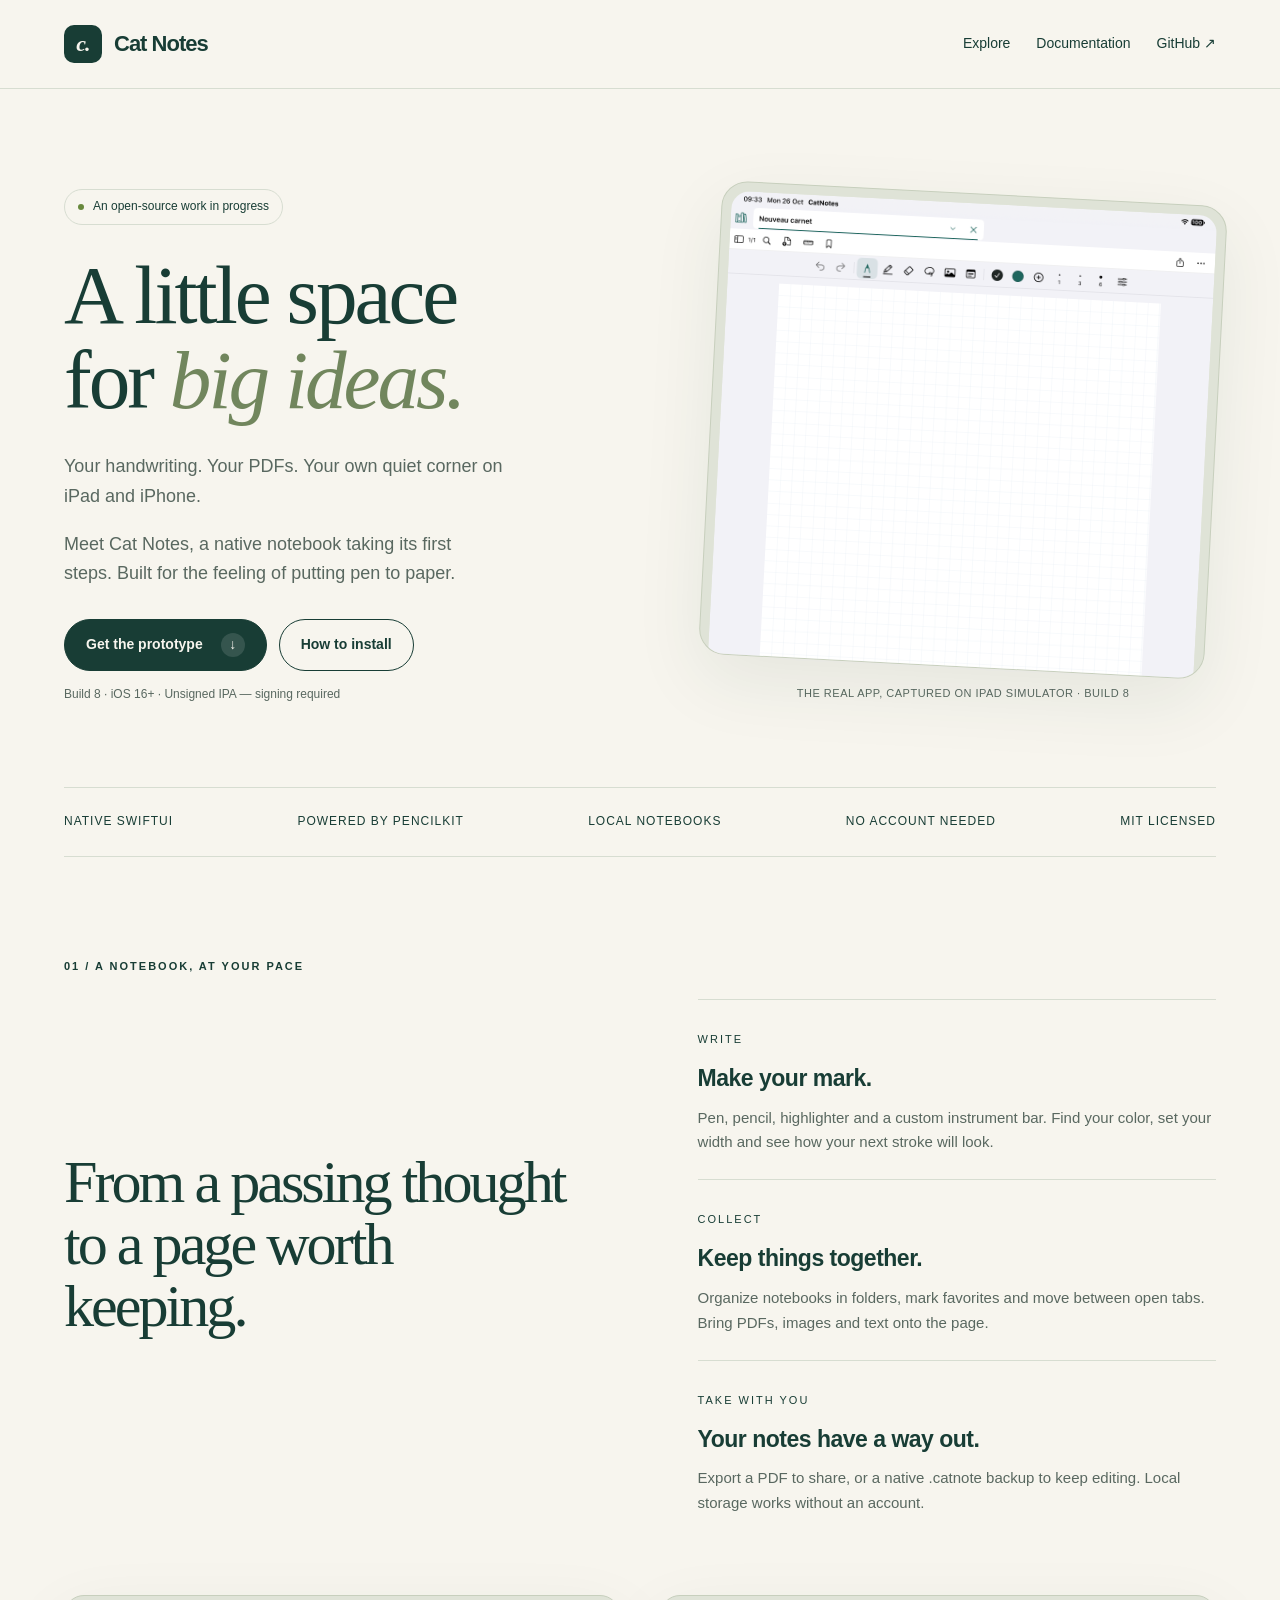
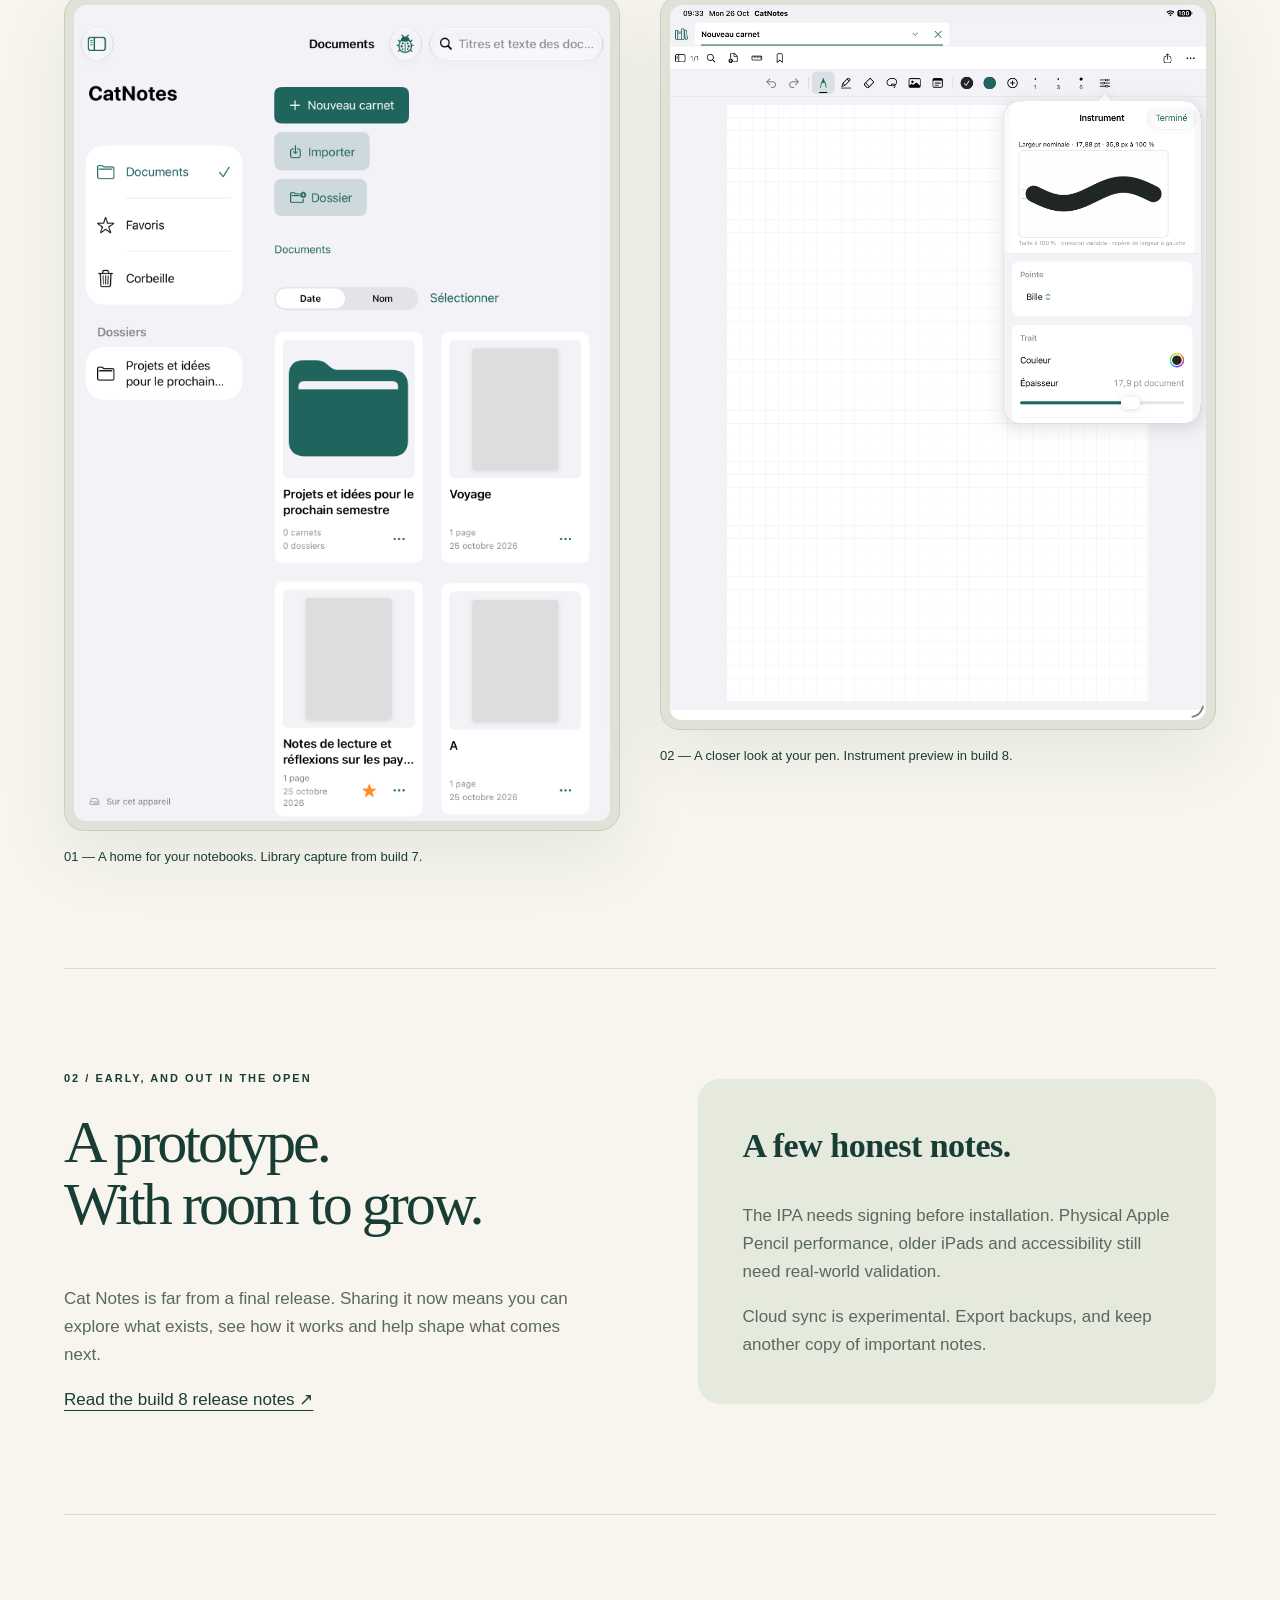
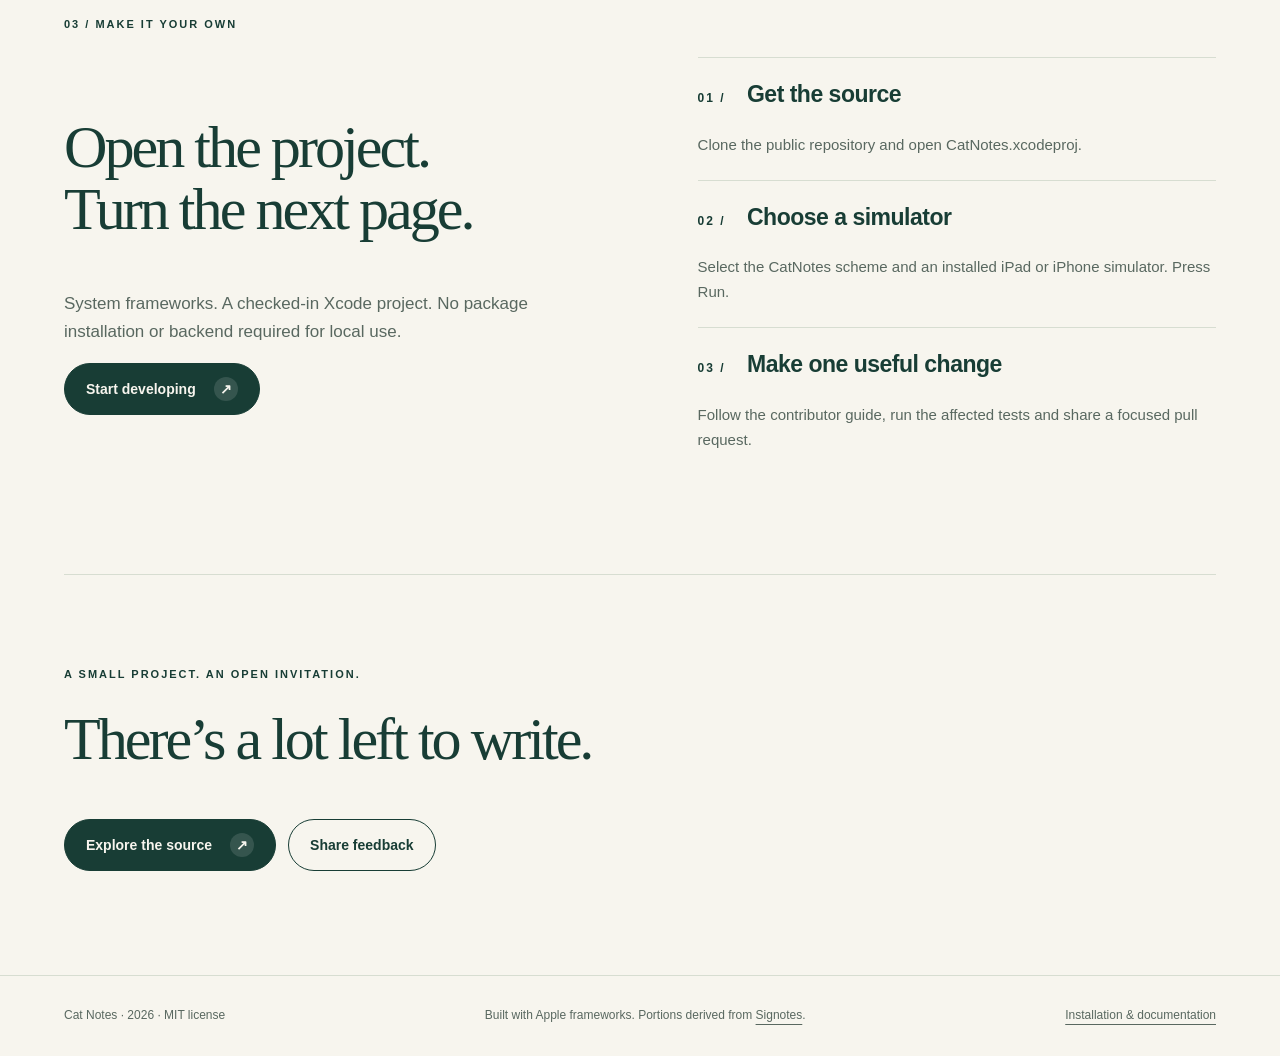
==== docs/index.html @ e5a5f3bd "Publish Cat Notes prototype with developer guide and GitHub Pages" ====
<!doctype html>
<html lang="en"><head><meta charset="utf-8"><meta name="viewport" content="width=device-width,initial-scale=1"><title>Cat Notes — A little space for big ideas</title><meta name="description" content="A native, open-source notebook for iPad and iPhone. Explore the early Cat Notes prototype, download the IPA, or build it yourself."><meta name="theme-color" content="#f7f5ee"><link rel="stylesheet" href="style.css"><link rel="icon" href="favicon.svg" type="image/svg+xml"></head>
<body><a class="skip" href="#main">Skip to content</a><header><a class="brand" href="./"><span class="mark" aria-hidden="true">c.</span>Cat Notes</a><nav aria-label="Main navigation"><a href="#explore">Explore</a><a href="develop.html">Documentation</a><a href="https://github.com/edouaz/Cat-Notes">GitHub ↗</a></nav></header>
<main id="main"><section class="hero"><div><span class="status">An open-source work in progress</span><h1>A little space<br>for <em>big ideas.</em></h1><p class="intro">Your handwriting. Your PDFs. Your own quiet corner on iPad and iPhone.</p><p class="intro">Meet Cat Notes, a native notebook taking its first steps. Built for the feeling of putting pen to paper.</p><div class="buttons"><a class="button primary" href="https://github.com/edouaz/Cat-Notes/releases/download/v0.1.0-prototype.8/CatNotes-ios16-build8-unsigned.ipa">Get the prototype <span aria-hidden="true">↓</span></a><a class="button" href="develop.html#install">How to install</a></div><p class="fine">Build 8 · iOS 16+ · Unsigned IPA — signing required</p></div><div><div class="device"><img src="assets/editor.png" width="2064" height="2752" alt="Cat Notes on iPad: a compact handwriting toolbar above a clean squared page"></div><p class="caption">THE REAL APP, CAPTURED ON IPAD SIMULATOR · BUILD 8</p></div></section>
<div class="strip"><span>Native SwiftUI</span><span>Powered by PencilKit</span><span>Local notebooks</span><span>No account needed</span><span>MIT licensed</span></div>
<section class="section" id="explore"><span class="eyebrow">01 / A notebook, at your pace</span><div class="split"><h2>From a passing thought<br>to a page worth keeping.</h2><div><article class="feature"><span>WRITE</span><h3>Make your mark.</h3><p>Pen, pencil, highlighter and a custom instrument bar. Find your color, set your width and see how your next stroke will look.</p></article><article class="feature"><span>COLLECT</span><h3>Keep things together.</h3><p>Organize notebooks in folders, mark favorites and move between open tabs. Bring PDFs, images and text onto the page.</p></article><article class="feature"><span>TAKE WITH YOU</span><h3>Your notes have a way out.</h3><p>Export a PDF to share, or a native .catnote backup to keep editing. Local storage works without an account.</p></article></div></div><div class="gallery"><figure><div class="device"><img loading="lazy" src="assets/library.png" alt="Cat Notes notebook library with folders and notebook cards"></div><figcaption>01 — A home for your notebooks. Library capture from build 7.</figcaption></figure><figure><div class="device"><img loading="lazy" src="assets/pen-preview.png" alt="Instrument controls showing a pen stroke preview, style, color and width"></div><figcaption>02 — A closer look at your pen. Instrument preview in build 8.</figcaption></figure></div></section>
<section class="section split" id="prototype"><div><span class="eyebrow">02 / Early, and out in the open</span><h2>A prototype.<br>With room to grow.</h2><p>Cat Notes is far from a final release. Sharing it now means you can explore what exists, see how it works and help shape what comes next.</p><a href="https://github.com/edouaz/Cat-Notes/blob/main/docs/RELEASE.md">Read the build 8 release notes ↗</a></div><aside class="callout"><h3>A few honest notes.</h3><p>The IPA needs signing before installation. Physical Apple Pencil performance, older iPads and accessibility still need real-world validation.</p><p>Cloud sync is experimental. Export backups, and keep another copy of important notes.</p></aside></section>
<section class="section"><span class="eyebrow">03 / Make it your own</span><div class="split"><div><h2>Open the project.<br>Turn the next page.</h2><p>System frameworks. A checked-in Xcode project. No package installation or backend required for local use.</p><a class="button primary" href="develop.html">Start developing <span aria-hidden="true">↗</span></a></div><div class="steps"><article class="step"><h3>Get the source</h3><p>Clone the public repository and open CatNotes.xcodeproj.</p></article><article class="step"><h3>Choose a simulator</h3><p>Select the CatNotes scheme and an installed iPad or iPhone simulator. Press Run.</p></article><article class="step"><h3>Make one useful change</h3><p>Follow the contributor guide, run the affected tests and share a focused pull request.</p></article></div></div></section>
<section class="bottom"><span class="eyebrow">A small project. An open invitation.</span><h2>There’s a lot left to write.</h2><div class="buttons"><a class="button primary" href="https://github.com/edouaz/Cat-Notes">Explore the source <span aria-hidden="true">↗</span></a><a class="button" href="https://github.com/edouaz/Cat-Notes/issues">Share feedback</a></div></section></main>
<footer><span>Cat Notes · 2026 · MIT license</span><span>Built with Apple frameworks. Portions derived from <a href="https://github.com/edouaz/Cat-Notes/blob/main/THIRD_PARTY_NOTICES.md">Signotes</a>.</span><a href="develop.html">Installation & documentation</a></footer></body></html>
---- docs/style.css ----
:root{--paper:#f7f5ee;--ink:#183d35;--muted:#596860;--line:#d7ddd1;--wash:#e5eadd;--accent:#d9ee98}*{box-sizing:border-box}html{scroll-behavior:smooth}body{margin:0;background:var(--paper);color:var(--ink);font-family:-apple-system,BlinkMacSystemFont,'Segoe UI',sans-serif;font-size:17px;line-height:1.65}a{color:inherit;text-underline-offset:5px}a:focus-visible{outline:3px solid #54752c;outline-offset:6px}header,main,footer{max-width:1280px;margin:auto;padding-inline:5vw}header{display:flex;align-items:center;justify-content:space-between;gap:24px;padding-block:25px;border-bottom:1px solid var(--line)}.brand{font-size:22px;font-weight:750;letter-spacing:-1px;text-decoration:none;display:flex;align-items:center;gap:12px}.mark{display:inline-grid;place-items:center;width:38px;height:38px;background:var(--ink);color:var(--paper);border-radius:10px;font-family:Georgia,serif;font-style:italic}nav{display:flex;gap:26px;font-size:14px}nav a{text-decoration:none}.hero{padding-block:100px 70px;display:grid;grid-template-columns:1.1fr 1fr;gap:7vw;align-items:center}.eyebrow{font-size:11px;letter-spacing:2px;text-transform:uppercase;font-weight:700;display:block;margin-bottom:24px}.status{display:inline-flex;align-items:center;gap:9px;border:1px solid var(--line);padding:7px 13px;border-radius:30px;font-size:12px}.status:before{content:'';width:6px;height:6px;border-radius:50%;background:#67883c}h1,h2,h3,p{margin-top:0}h1,h2{font-family:Georgia,'Times New Roman',serif;font-weight:400;letter-spacing:-3px;line-height:1.03}h1{font-size:clamp(55px,6.5vw,88px);margin-block:28px}h1 em{color:#71865d}h2{font-size:clamp(38px,4.7vw,62px);max-width:750px}h3{font-size:23px;line-height:1.3;font-weight:550;letter-spacing:-.5px}p{color:var(--muted)}.intro{font-size:18px;max-width:440px}.buttons{display:flex;flex-wrap:wrap;gap:12px;margin-block:30px 14px}.button{display:inline-flex;align-items:center;gap:18px;text-decoration:none;border-radius:40px;padding:13px 21px;border:1px solid var(--ink);font-size:14px;font-weight:600;transition:transform .3s cubic-bezier(.22,1,.36,1)}.button:hover{transform:translateY(-3px)}.primary{background:var(--ink);color:var(--paper)}.button span{border-radius:100%;display:grid;place-items:center;width:24px;height:24px;background:#ffffff20}.fine{font-size:12px}.device{padding:9px;background:#dfe3d7;border:1px solid #c7cfbd;border-radius:26px;box-shadow:0 25px 70px #173c3514;transform:rotate(3deg)}.device img{display:block;width:100%;height:auto;border-radius:18px}.hero .device{max-height:610px;overflow:hidden}.hero .device img{margin-bottom:-40%}.caption{font-size:11px;letter-spacing:.5px;margin-top:18px;text-align:center;color:var(--muted)}.strip{display:flex;justify-content:space-between;gap:20px;padding-block:24px;border-top:1px solid var(--line);border-bottom:1px solid var(--line);font-size:12px;letter-spacing:1px;text-transform:uppercase}.section{padding-block:100px;border-bottom:1px solid var(--line)}.split{display:grid;grid-template-columns:1fr 1fr;gap:9vw;align-items:center}.feature{padding-block:24px;border-top:1px solid var(--line)}.feature span{font-size:11px;letter-spacing:2px}.feature h3{margin:12px 0}.feature p{font-size:15px;margin-bottom:0}.gallery{display:grid;grid-template-columns:1fr 1fr;gap:40px;margin-top:55px}.gallery figure{margin:0}.gallery .device{transform:none;border-radius:20px}.gallery .device img{border-radius:12px}.gallery figcaption{font-size:13px;margin-top:15px}.callout{background:var(--wash);padding:45px;border-radius:22px}.callout h3{font-family:Georgia,serif;font-size:34px}.callout p:last-child{margin-bottom:0}.steps{counter-reset:step}.step{padding-block:22px;border-top:1px solid var(--line)}.step h3:before{counter-increment:step;content:'0' counter(step) ' / ';font-size:12px;letter-spacing:2px;margin-right:16px}.step p{font-size:15px;margin-bottom:0}.bottom{padding-block:90px}.bottom h2{max-width:850px}footer{padding-block:30px;display:flex;justify-content:space-between;gap:25px;font-size:12px;border-top:1px solid var(--line);color:var(--muted)}.article{max-width:850px;padding-block:80px}.article h1{font-size:65px}.article h2{font-size:38px;margin-top:65px;letter-spacing:-1px}.article h3{margin-top:32px}.article li{margin-block:10px;color:var(--muted)}pre{padding:22px;background:var(--wash);border-radius:12px;overflow-x:auto;font-size:13px;line-height:1.7}code{font-size:.85em}section[id]{scroll-margin-top:35px}.skip{position:absolute;top:-80px;background:var(--ink);color:white;padding:10px}.skip:focus{top:0}@media(max-width:760px){header,main,footer{padding-inline:22px}header{align-items:flex-start}nav{gap:14px;font-size:12px;flex-wrap:wrap;justify-content:flex-end;max-width:185px}.hero,.split{grid-template-columns:1fr;gap:45px}.hero{padding-block:55px}.hero .device{max-height:520px;transform:none}.hero .device img{margin-bottom:-30%}h1{font-size:62px}.strip{flex-wrap:wrap;justify-content:flex-start;gap:12px 25px}.section{padding-block:60px}.gallery{gap:25px;grid-template-columns:1fr}.callout{padding:28px}footer{flex-direction:column;gap:10px}.article{padding-block:45px}.article h1{font-size:48px}.bottom{padding-block:60px}}@media(prefers-reduced-motion:reduce){html{scroll-behavior:auto}*,*:before{transition:none!important;transform:none!important}}
p code,li code{overflow-wrap:anywhere}
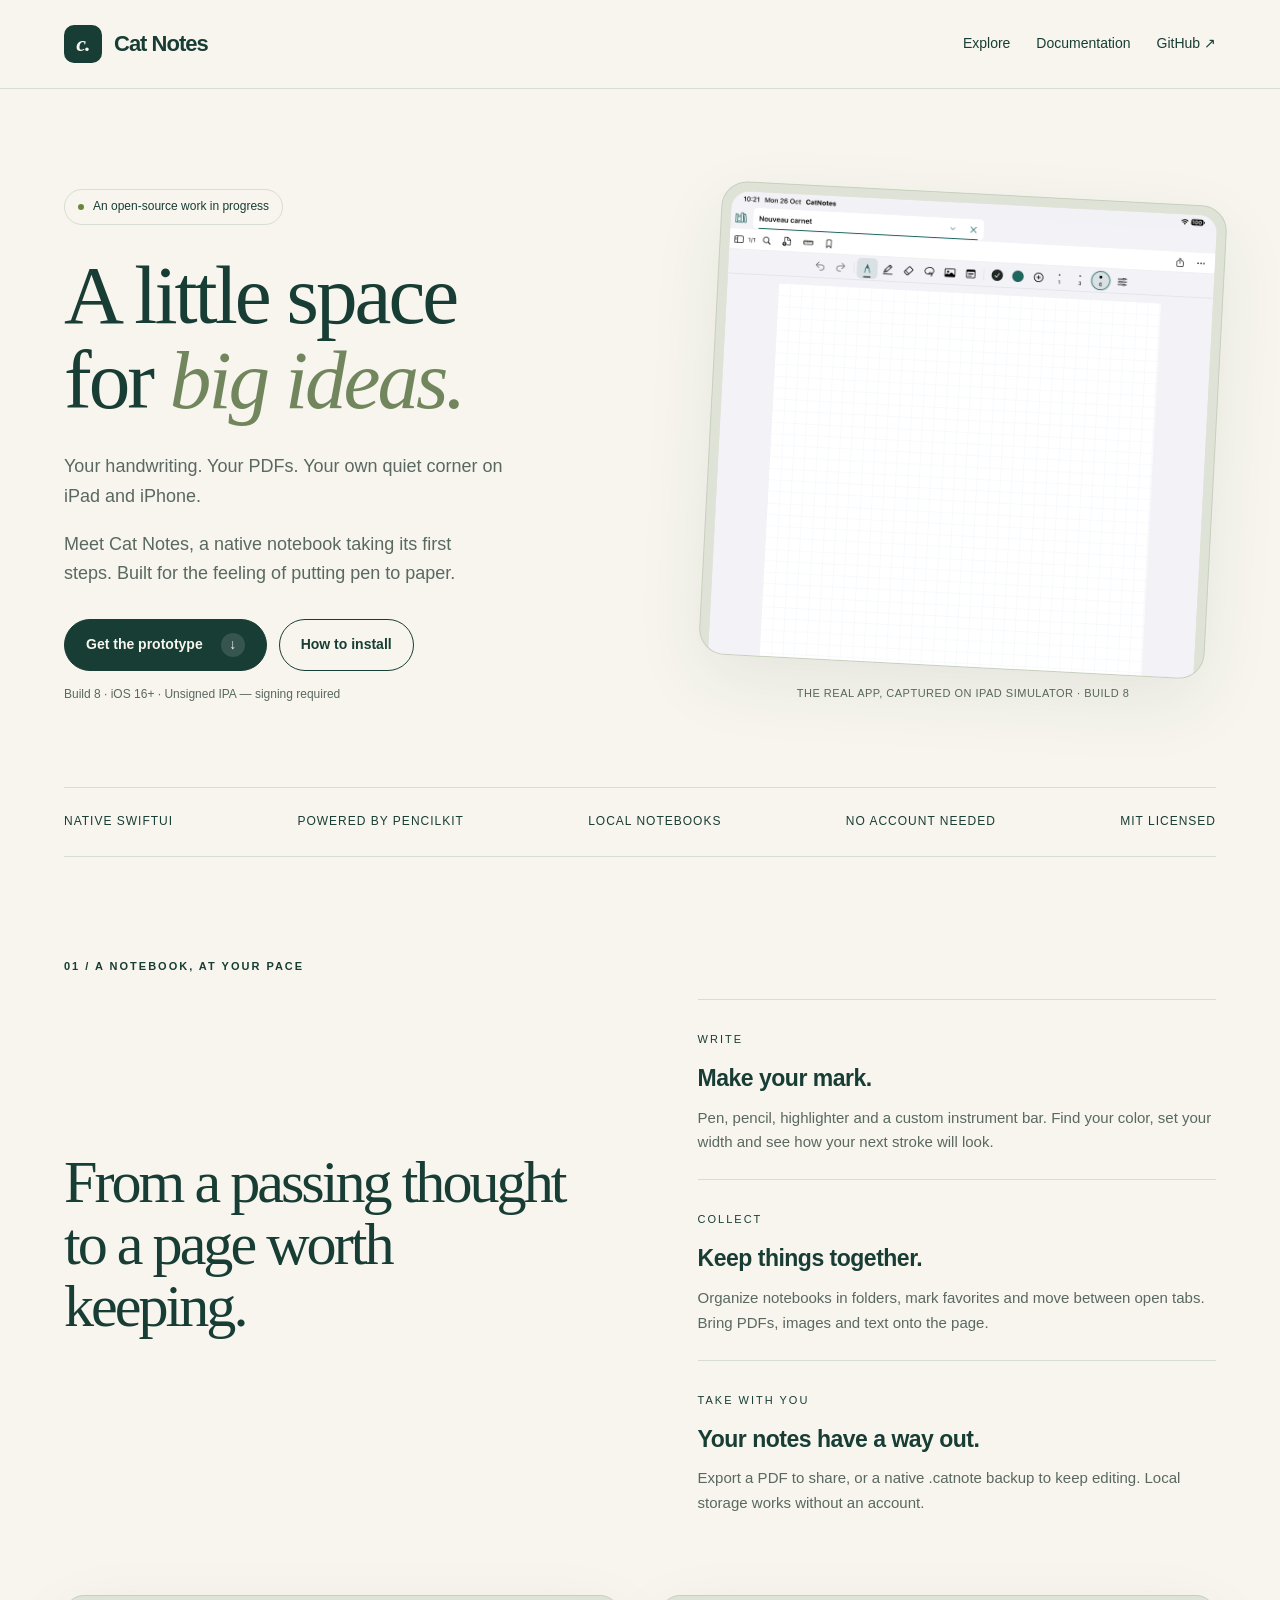
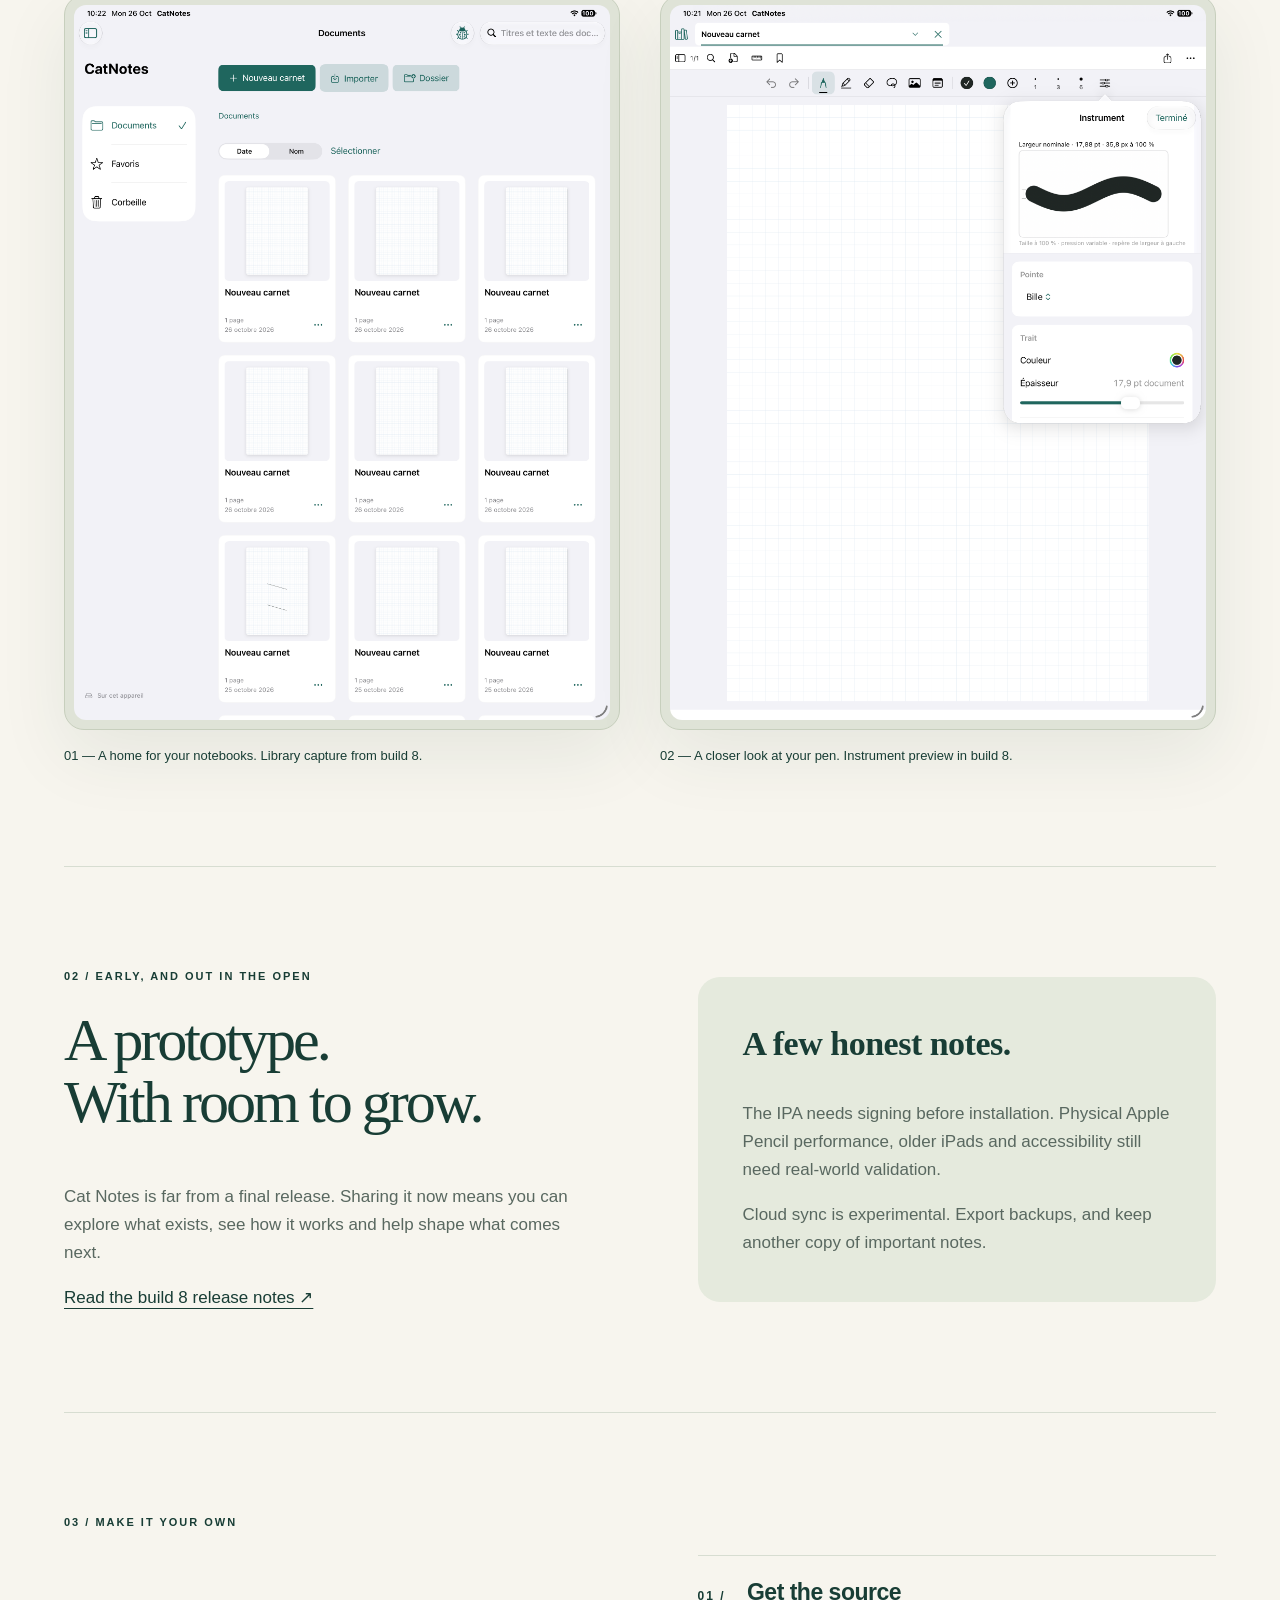
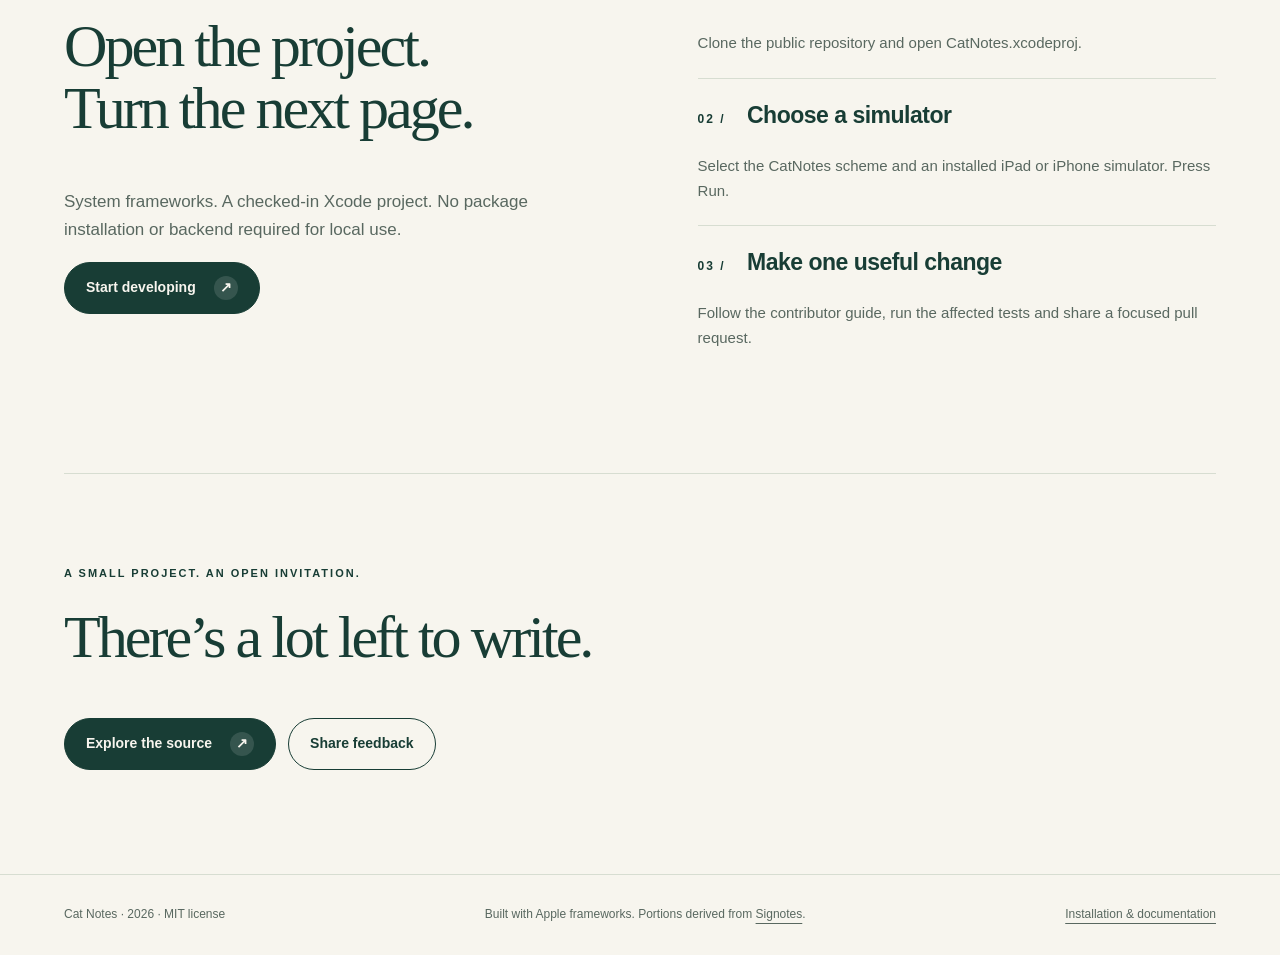
==== commit 1c54a4d4: "Simplify library view type checking and refresh build 8 screenshots" ====
--- a/docs/index.html
+++ b/docs/index.html
@@ -3,7 +3,7 @@
 <body><a class="skip" href="#main">Skip to content</a><header><a class="brand" href="./"><span class="mark" aria-hidden="true">c.</span>Cat Notes</a><nav aria-label="Main navigation"><a href="#explore">Explore</a><a href="develop.html">Documentation</a><a href="https://github.com/edouaz/Cat-Notes">GitHub ↗</a></nav></header>
 <main id="main"><section class="hero"><div><span class="status">An open-source work in progress</span><h1>A little space<br>for <em>big ideas.</em></h1><p class="intro">Your handwriting. Your PDFs. Your own quiet corner on iPad and iPhone.</p><p class="intro">Meet Cat Notes, a native notebook taking its first steps. Built for the feeling of putting pen to paper.</p><div class="buttons"><a class="button primary" href="https://github.com/edouaz/Cat-Notes/releases/download/v0.1.0-prototype.8/CatNotes-ios16-build8-unsigned.ipa">Get the prototype <span aria-hidden="true">↓</span></a><a class="button" href="develop.html#install">How to install</a></div><p class="fine">Build 8 · iOS 16+ · Unsigned IPA — signing required</p></div><div><div class="device"><img src="assets/editor.png" width="2064" height="2752" alt="Cat Notes on iPad: a compact handwriting toolbar above a clean squared page"></div><p class="caption">THE REAL APP, CAPTURED ON IPAD SIMULATOR · BUILD 8</p></div></section>
 <div class="strip"><span>Native SwiftUI</span><span>Powered by PencilKit</span><span>Local notebooks</span><span>No account needed</span><span>MIT licensed</span></div>
-<section class="section" id="explore"><span class="eyebrow">01 / A notebook, at your pace</span><div class="split"><h2>From a passing thought<br>to a page worth keeping.</h2><div><article class="feature"><span>WRITE</span><h3>Make your mark.</h3><p>Pen, pencil, highlighter and a custom instrument bar. Find your color, set your width and see how your next stroke will look.</p></article><article class="feature"><span>COLLECT</span><h3>Keep things together.</h3><p>Organize notebooks in folders, mark favorites and move between open tabs. Bring PDFs, images and text onto the page.</p></article><article class="feature"><span>TAKE WITH YOU</span><h3>Your notes have a way out.</h3><p>Export a PDF to share, or a native .catnote backup to keep editing. Local storage works without an account.</p></article></div></div><div class="gallery"><figure><div class="device"><img loading="lazy" src="assets/library.png" alt="Cat Notes notebook library with folders and notebook cards"></div><figcaption>01 — A home for your notebooks. Library capture from build 7.</figcaption></figure><figure><div class="device"><img loading="lazy" src="assets/pen-preview.png" alt="Instrument controls showing a pen stroke preview, style, color and width"></div><figcaption>02 — A closer look at your pen. Instrument preview in build 8.</figcaption></figure></div></section>
+<section class="section" id="explore"><span class="eyebrow">01 / A notebook, at your pace</span><div class="split"><h2>From a passing thought<br>to a page worth keeping.</h2><div><article class="feature"><span>WRITE</span><h3>Make your mark.</h3><p>Pen, pencil, highlighter and a custom instrument bar. Find your color, set your width and see how your next stroke will look.</p></article><article class="feature"><span>COLLECT</span><h3>Keep things together.</h3><p>Organize notebooks in folders, mark favorites and move between open tabs. Bring PDFs, images and text onto the page.</p></article><article class="feature"><span>TAKE WITH YOU</span><h3>Your notes have a way out.</h3><p>Export a PDF to share, or a native .catnote backup to keep editing. Local storage works without an account.</p></article></div></div><div class="gallery"><figure><div class="device"><img loading="lazy" src="assets/library.png" alt="Cat Notes notebook library with folders and notebook cards"></div><figcaption>01 — A home for your notebooks. Library capture from build 8.</figcaption></figure><figure><div class="device"><img loading="lazy" src="assets/pen-preview.png" alt="Instrument controls showing a pen stroke preview, style, color and width"></div><figcaption>02 — A closer look at your pen. Instrument preview in build 8.</figcaption></figure></div></section>
 <section class="section split" id="prototype"><div><span class="eyebrow">02 / Early, and out in the open</span><h2>A prototype.<br>With room to grow.</h2><p>Cat Notes is far from a final release. Sharing it now means you can explore what exists, see how it works and help shape what comes next.</p><a href="https://github.com/edouaz/Cat-Notes/blob/main/docs/RELEASE.md">Read the build 8 release notes ↗</a></div><aside class="callout"><h3>A few honest notes.</h3><p>The IPA needs signing before installation. Physical Apple Pencil performance, older iPads and accessibility still need real-world validation.</p><p>Cloud sync is experimental. Export backups, and keep another copy of important notes.</p></aside></section>
 <section class="section"><span class="eyebrow">03 / Make it your own</span><div class="split"><div><h2>Open the project.<br>Turn the next page.</h2><p>System frameworks. A checked-in Xcode project. No package installation or backend required for local use.</p><a class="button primary" href="develop.html">Start developing <span aria-hidden="true">↗</span></a></div><div class="steps"><article class="step"><h3>Get the source</h3><p>Clone the public repository and open CatNotes.xcodeproj.</p></article><article class="step"><h3>Choose a simulator</h3><p>Select the CatNotes scheme and an installed iPad or iPhone simulator. Press Run.</p></article><article class="step"><h3>Make one useful change</h3><p>Follow the contributor guide, run the affected tests and share a focused pull request.</p></article></div></div></section>
 <section class="bottom"><span class="eyebrow">A small project. An open invitation.</span><h2>There’s a lot left to write.</h2><div class="buttons"><a class="button primary" href="https://github.com/edouaz/Cat-Notes">Explore the source <span aria-hidden="true">↗</span></a><a class="button" href="https://github.com/edouaz/Cat-Notes/issues">Share feedback</a></div></section></main>
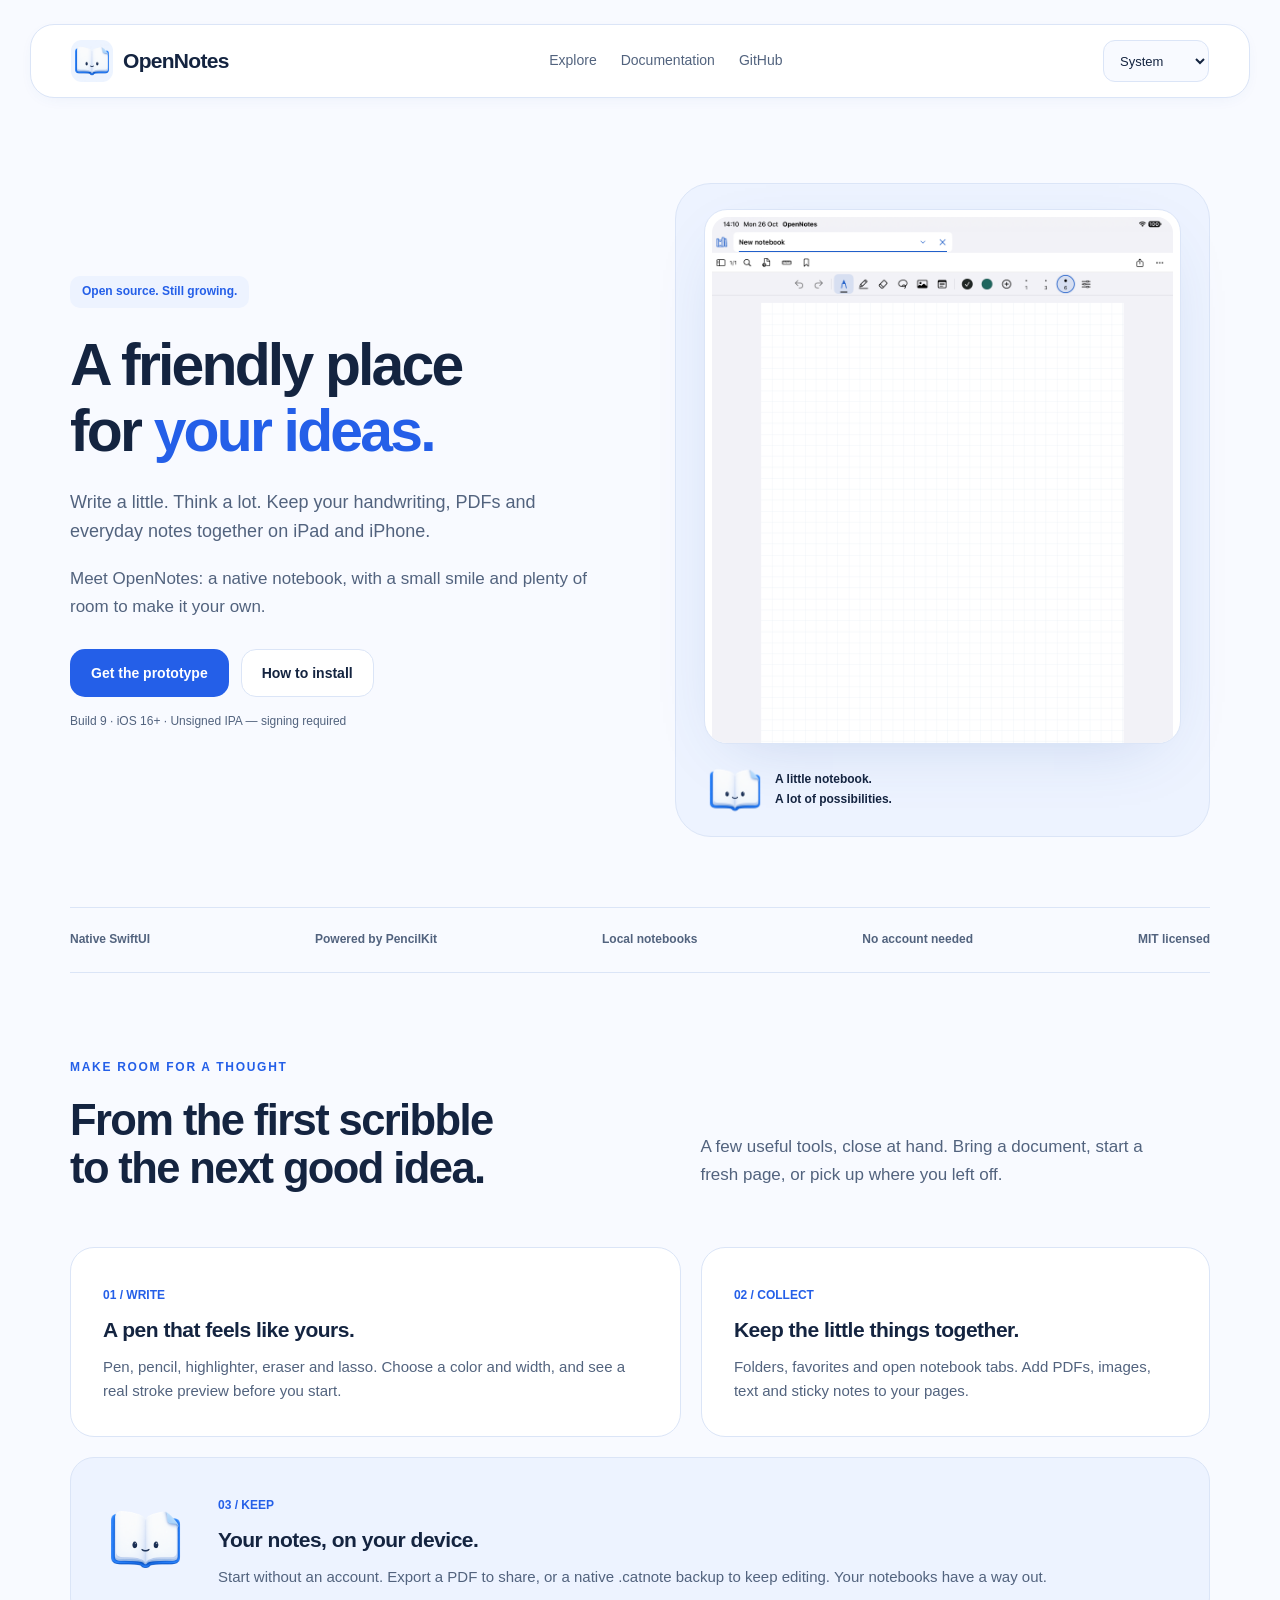
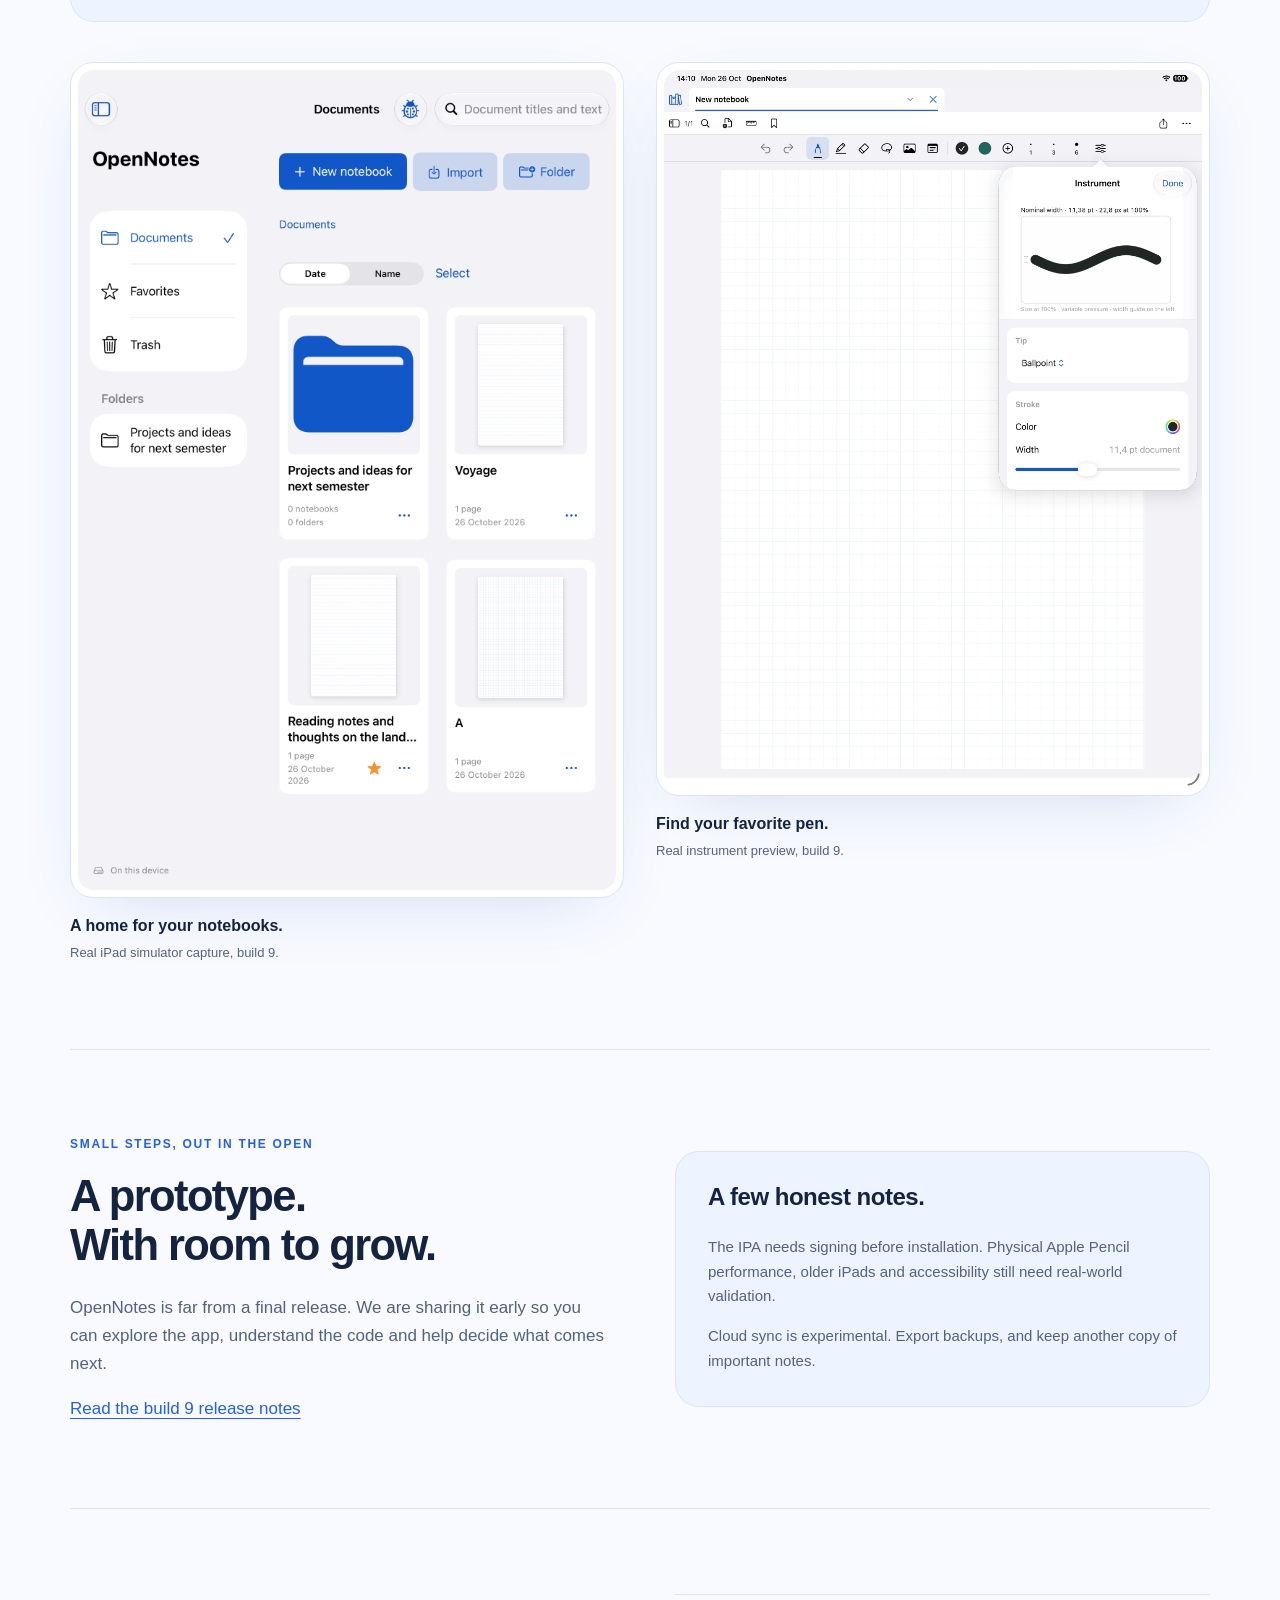
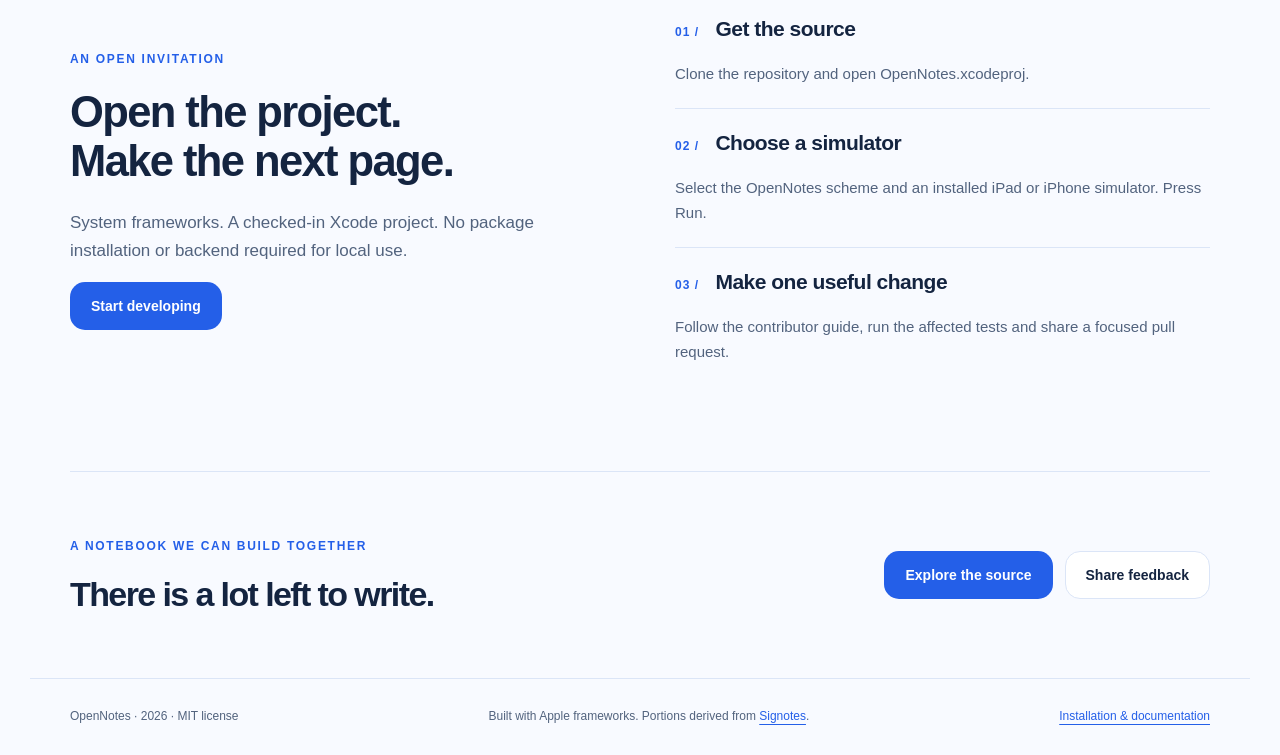
==== commit 0c71829e: "Rebrand as OpenNotes with English interface, native icons and adaptive blue website" ====
--- a/docs/index.html
+++ b/docs/index.html
@@ -1,10 +1,133 @@
 <!doctype html>
-<html lang="en"><head><meta charset="utf-8"><meta name="viewport" content="width=device-width,initial-scale=1"><title>Cat Notes — A little space for big ideas</title><meta name="description" content="A native, open-source notebook for iPad and iPhone. Explore the early Cat Notes prototype, download the IPA, or build it yourself."><meta name="theme-color" content="#f7f5ee"><link rel="stylesheet" href="style.css"><link rel="icon" href="favicon.svg" type="image/svg+xml"></head>
-<body><a class="skip" href="#main">Skip to content</a><header><a class="brand" href="./"><span class="mark" aria-hidden="true">c.</span>Cat Notes</a><nav aria-label="Main navigation"><a href="#explore">Explore</a><a href="develop.html">Documentation</a><a href="https://github.com/edouaz/Cat-Notes">GitHub ↗</a></nav></header>
-<main id="main"><section class="hero"><div><span class="status">An open-source work in progress</span><h1>A little space<br>for <em>big ideas.</em></h1><p class="intro">Your handwriting. Your PDFs. Your own quiet corner on iPad and iPhone.</p><p class="intro">Meet Cat Notes, a native notebook taking its first steps. Built for the feeling of putting pen to paper.</p><div class="buttons"><a class="button primary" href="https://github.com/edouaz/Cat-Notes/releases/download/v0.1.0-prototype.8/CatNotes-ios16-build8-unsigned.ipa">Get the prototype <span aria-hidden="true">↓</span></a><a class="button" href="develop.html#install">How to install</a></div><p class="fine">Build 8 · iOS 16+ · Unsigned IPA — signing required</p></div><div><div class="device"><img src="assets/editor.png" width="2064" height="2752" alt="Cat Notes on iPad: a compact handwriting toolbar above a clean squared page"></div><p class="caption">THE REAL APP, CAPTURED ON IPAD SIMULATOR · BUILD 8</p></div></section>
-<div class="strip"><span>Native SwiftUI</span><span>Powered by PencilKit</span><span>Local notebooks</span><span>No account needed</span><span>MIT licensed</span></div>
-<section class="section" id="explore"><span class="eyebrow">01 / A notebook, at your pace</span><div class="split"><h2>From a passing thought<br>to a page worth keeping.</h2><div><article class="feature"><span>WRITE</span><h3>Make your mark.</h3><p>Pen, pencil, highlighter and a custom instrument bar. Find your color, set your width and see how your next stroke will look.</p></article><article class="feature"><span>COLLECT</span><h3>Keep things together.</h3><p>Organize notebooks in folders, mark favorites and move between open tabs. Bring PDFs, images and text onto the page.</p></article><article class="feature"><span>TAKE WITH YOU</span><h3>Your notes have a way out.</h3><p>Export a PDF to share, or a native .catnote backup to keep editing. Local storage works without an account.</p></article></div></div><div class="gallery"><figure><div class="device"><img loading="lazy" src="assets/library.png" alt="Cat Notes notebook library with folders and notebook cards"></div><figcaption>01 — A home for your notebooks. Library capture from build 8.</figcaption></figure><figure><div class="device"><img loading="lazy" src="assets/pen-preview.png" alt="Instrument controls showing a pen stroke preview, style, color and width"></div><figcaption>02 — A closer look at your pen. Instrument preview in build 8.</figcaption></figure></div></section>
-<section class="section split" id="prototype"><div><span class="eyebrow">02 / Early, and out in the open</span><h2>A prototype.<br>With room to grow.</h2><p>Cat Notes is far from a final release. Sharing it now means you can explore what exists, see how it works and help shape what comes next.</p><a href="https://github.com/edouaz/Cat-Notes/blob/main/docs/RELEASE.md">Read the build 8 release notes ↗</a></div><aside class="callout"><h3>A few honest notes.</h3><p>The IPA needs signing before installation. Physical Apple Pencil performance, older iPads and accessibility still need real-world validation.</p><p>Cloud sync is experimental. Export backups, and keep another copy of important notes.</p></aside></section>
-<section class="section"><span class="eyebrow">03 / Make it your own</span><div class="split"><div><h2>Open the project.<br>Turn the next page.</h2><p>System frameworks. A checked-in Xcode project. No package installation or backend required for local use.</p><a class="button primary" href="develop.html">Start developing <span aria-hidden="true">↗</span></a></div><div class="steps"><article class="step"><h3>Get the source</h3><p>Clone the public repository and open CatNotes.xcodeproj.</p></article><article class="step"><h3>Choose a simulator</h3><p>Select the CatNotes scheme and an installed iPad or iPhone simulator. Press Run.</p></article><article class="step"><h3>Make one useful change</h3><p>Follow the contributor guide, run the affected tests and share a focused pull request.</p></article></div></div></section>
-<section class="bottom"><span class="eyebrow">A small project. An open invitation.</span><h2>There’s a lot left to write.</h2><div class="buttons"><a class="button primary" href="https://github.com/edouaz/Cat-Notes">Explore the source <span aria-hidden="true">↗</span></a><a class="button" href="https://github.com/edouaz/Cat-Notes/issues">Share feedback</a></div></section></main>
-<footer><span>Cat Notes · 2026 · MIT license</span><span>Built with Apple frameworks. Portions derived from <a href="https://github.com/edouaz/Cat-Notes/blob/main/THIRD_PARTY_NOTICES.md">Signotes</a>.</span><a href="develop.html">Installation & documentation</a></footer></body></html>
+<html lang="en">
+<head>
+  <meta charset="utf-8">
+  <meta name="viewport" content="width=device-width,initial-scale=1">
+  <title>OpenNotes — A friendly place for your ideas</title>
+  <meta name="description" content="A native, open-source notebook for iPad and iPhone. Write, annotate PDFs and keep your notebooks on your device. Explore the OpenNotes prototype.">
+  <meta name="theme-color" content="#245fe8">
+  <script src="theme.js"></script>
+  <link rel="stylesheet" href="style.css">
+  <link rel="icon" href="assets/icon-light.png" type="image/png">
+</head>
+<body>
+  <a class="skip" href="#main">Skip to content</a>
+  <header>
+    <a class="brand" href="./"><img src="assets/icon-light.png" width="42" height="42" alt="">OpenNotes</a>
+    <nav aria-label="Main navigation">
+      <a href="#explore">Explore</a>
+      <a href="develop.html">Documentation</a>
+      <a href="https://github.com/edouaz/OpenNotes">GitHub</a>
+    </nav>
+    <label class="appearance">
+      <span class="visually-hidden">Appearance</span>
+      <select id="appearance"><option value="system">System</option><option value="light">Light</option><option value="dark">Dark</option></select>
+    </label>
+  </header>
+
+  <main id="main">
+    <section class="hero">
+      <div>
+        <span class="status">Open source. Still growing.</span>
+        <h1>A friendly place<br>for <span>your ideas.</span></h1>
+        <p class="intro">Write a little. Think a lot. Keep your handwriting, PDFs and everyday notes together on iPad and iPhone.</p>
+        <p>Meet OpenNotes: a native notebook, with a small smile and plenty of room to make it your own.</p>
+        <div class="buttons">
+          <a class="button primary" href="https://github.com/edouaz/OpenNotes/releases/download/v0.1.0-prototype.9/OpenNotes-ios16-build9-unsigned.ipa">Get the prototype</a>
+          <a class="button" href="develop.html#install">How to install</a>
+        </div>
+        <p class="fine">Build 9 · iOS 16+ · Unsigned IPA — signing required</p>
+      </div>
+      <div class="hero-visual">
+        <div class="screenshot-shell">
+          <img src="assets/editor.png" width="2064" height="2752" alt="OpenNotes on iPad with its custom drawing toolbar and squared notebook paper">
+        </div>
+        <div class="mascot-note">
+          <img src="assets/mascot.png" width="62" height="62" alt="">
+          <p>A little notebook.<br>A lot of possibilities.</p>
+        </div>
+      </div>
+    </section>
+
+    <div class="strip">
+      <span>Native SwiftUI</span><span>Powered by PencilKit</span><span>Local notebooks</span><span>No account needed</span><span>MIT licensed</span>
+    </div>
+
+    <section class="section" id="explore">
+      <span class="eyebrow">Make room for a thought</span>
+      <div class="section-heading">
+        <h2>From the first scribble<br>to the next good idea.</h2>
+        <p>A few useful tools, close at hand. Bring a document, start a fresh page, or pick up where you left off.</p>
+      </div>
+      <div class="feature-grid">
+        <article class="feature">
+          <span class="number">01 / WRITE</span>
+          <h3>A pen that feels like yours.</h3>
+          <p>Pen, pencil, highlighter, eraser and lasso. Choose a color and width, and see a real stroke preview before you start.</p>
+        </article>
+        <article class="feature">
+          <span class="number">02 / COLLECT</span>
+          <h3>Keep the little things together.</h3>
+          <p>Folders, favorites and open notebook tabs. Add PDFs, images, text and sticky notes to your pages.</p>
+        </article>
+        <article class="feature feature-wide">
+          <img src="assets/mascot.png" width="85" height="85" alt="" loading="lazy">
+          <div>
+            <span class="number">03 / KEEP</span>
+            <h3>Your notes, on your device.</h3>
+            <p>Start without an account. Export a PDF to share, or a native .catnote backup to keep editing. Your notebooks have a way out.</p>
+          </div>
+        </article>
+      </div>
+      <div class="gallery">
+        <figure>
+          <div class="screenshot-shell"><img loading="lazy" src="assets/library.png" alt="OpenNotes notebook library with notebook cards and navigation"></div>
+          <figcaption><strong>A home for your notebooks.</strong>Real iPad simulator capture, build 9.</figcaption>
+        </figure>
+        <figure>
+          <div class="screenshot-shell"><img loading="lazy" src="assets/pen-preview.png" alt="OpenNotes pen settings with a stroke preview, style, color and width controls"></div>
+          <figcaption><strong>Find your favorite pen.</strong>Real instrument preview, build 9.</figcaption>
+        </figure>
+      </div>
+    </section>
+
+    <section class="section split" id="prototype">
+      <div>
+        <span class="eyebrow">Small steps, out in the open</span>
+        <h2>A prototype.<br>With room to grow.</h2>
+        <p>OpenNotes is far from a final release. We are sharing it early so you can explore the app, understand the code and help decide what comes next.</p>
+        <a href="https://github.com/edouaz/OpenNotes/blob/main/docs/RELEASE.md">Read the build 9 release notes</a>
+      </div>
+      <aside class="callout">
+        <h3>A few honest notes.</h3>
+        <p>The IPA needs signing before installation. Physical Apple Pencil performance, older iPads and accessibility still need real-world validation.</p>
+        <p>Cloud sync is experimental. Export backups, and keep another copy of important notes.</p>
+      </aside>
+    </section>
+
+    <section class="section split">
+      <div>
+        <span class="eyebrow">An open invitation</span>
+        <h2>Open the project.<br>Make the next page.</h2>
+        <p>System frameworks. A checked-in Xcode project. No package installation or backend required for local use.</p>
+        <a class="button primary" href="develop.html#development">Start developing</a>
+      </div>
+      <div class="steps">
+        <article class="step"><h3>Get the source</h3><p>Clone the repository and open OpenNotes.xcodeproj.</p></article>
+        <article class="step"><h3>Choose a simulator</h3><p>Select the OpenNotes scheme and an installed iPad or iPhone simulator. Press Run.</p></article>
+        <article class="step"><h3>Make one useful change</h3><p>Follow the contributor guide, run the affected tests and share a focused pull request.</p></article>
+      </div>
+    </section>
+
+    <section class="bottom">
+      <div><span class="eyebrow">A notebook we can build together</span><h2>There is a lot left to write.</h2></div>
+      <div class="buttons"><a class="button primary" href="https://github.com/edouaz/OpenNotes">Explore the source</a><a class="button" href="https://github.com/edouaz/OpenNotes/issues">Share feedback</a></div>
+    </section>
+  </main>
+  <footer>
+    <span>OpenNotes · 2026 · MIT license</span>
+    <span>Built with Apple frameworks. Portions derived from <a href="https://github.com/edouaz/OpenNotes/blob/main/THIRD_PARTY_NOTICES.md">Signotes</a>.</span>
+    <a href="develop.html">Installation & documentation</a>
+  </footer>
+</body>
+</html>
--- a/docs/style.css
+++ b/docs/style.css
@@ -1,2 +1,229 @@
-:root{--paper:#f7f5ee;--ink:#183d35;--muted:#596860;--line:#d7ddd1;--wash:#e5eadd;--accent:#d9ee98}*{box-sizing:border-box}html{scroll-behavior:smooth}body{margin:0;background:var(--paper);color:var(--ink);font-family:-apple-system,BlinkMacSystemFont,'Segoe UI',sans-serif;font-size:17px;line-height:1.65}a{color:inherit;text-underline-offset:5px}a:focus-visible{outline:3px solid #54752c;outline-offset:6px}header,main,footer{max-width:1280px;margin:auto;padding-inline:5vw}header{display:flex;align-items:center;justify-content:space-between;gap:24px;padding-block:25px;border-bottom:1px solid var(--line)}.brand{font-size:22px;font-weight:750;letter-spacing:-1px;text-decoration:none;display:flex;align-items:center;gap:12px}.mark{display:inline-grid;place-items:center;width:38px;height:38px;background:var(--ink);color:var(--paper);border-radius:10px;font-family:Georgia,serif;font-style:italic}nav{display:flex;gap:26px;font-size:14px}nav a{text-decoration:none}.hero{padding-block:100px 70px;display:grid;grid-template-columns:1.1fr 1fr;gap:7vw;align-items:center}.eyebrow{font-size:11px;letter-spacing:2px;text-transform:uppercase;font-weight:700;display:block;margin-bottom:24px}.status{display:inline-flex;align-items:center;gap:9px;border:1px solid var(--line);padding:7px 13px;border-radius:30px;font-size:12px}.status:before{content:'';width:6px;height:6px;border-radius:50%;background:#67883c}h1,h2,h3,p{margin-top:0}h1,h2{font-family:Georgia,'Times New Roman',serif;font-weight:400;letter-spacing:-3px;line-height:1.03}h1{font-size:clamp(55px,6.5vw,88px);margin-block:28px}h1 em{color:#71865d}h2{font-size:clamp(38px,4.7vw,62px);max-width:750px}h3{font-size:23px;line-height:1.3;font-weight:550;letter-spacing:-.5px}p{color:var(--muted)}.intro{font-size:18px;max-width:440px}.buttons{display:flex;flex-wrap:wrap;gap:12px;margin-block:30px 14px}.button{display:inline-flex;align-items:center;gap:18px;text-decoration:none;border-radius:40px;padding:13px 21px;border:1px solid var(--ink);font-size:14px;font-weight:600;transition:transform .3s cubic-bezier(.22,1,.36,1)}.button:hover{transform:translateY(-3px)}.primary{background:var(--ink);color:var(--paper)}.button span{border-radius:100%;display:grid;place-items:center;width:24px;height:24px;background:#ffffff20}.fine{font-size:12px}.device{padding:9px;background:#dfe3d7;border:1px solid #c7cfbd;border-radius:26px;box-shadow:0 25px 70px #173c3514;transform:rotate(3deg)}.device img{display:block;width:100%;height:auto;border-radius:18px}.hero .device{max-height:610px;overflow:hidden}.hero .device img{margin-bottom:-40%}.caption{font-size:11px;letter-spacing:.5px;margin-top:18px;text-align:center;color:var(--muted)}.strip{display:flex;justify-content:space-between;gap:20px;padding-block:24px;border-top:1px solid var(--line);border-bottom:1px solid var(--line);font-size:12px;letter-spacing:1px;text-transform:uppercase}.section{padding-block:100px;border-bottom:1px solid var(--line)}.split{display:grid;grid-template-columns:1fr 1fr;gap:9vw;align-items:center}.feature{padding-block:24px;border-top:1px solid var(--line)}.feature span{font-size:11px;letter-spacing:2px}.feature h3{margin:12px 0}.feature p{font-size:15px;margin-bottom:0}.gallery{display:grid;grid-template-columns:1fr 1fr;gap:40px;margin-top:55px}.gallery figure{margin:0}.gallery .device{transform:none;border-radius:20px}.gallery .device img{border-radius:12px}.gallery figcaption{font-size:13px;margin-top:15px}.callout{background:var(--wash);padding:45px;border-radius:22px}.callout h3{font-family:Georgia,serif;font-size:34px}.callout p:last-child{margin-bottom:0}.steps{counter-reset:step}.step{padding-block:22px;border-top:1px solid var(--line)}.step h3:before{counter-increment:step;content:'0' counter(step) ' / ';font-size:12px;letter-spacing:2px;margin-right:16px}.step p{font-size:15px;margin-bottom:0}.bottom{padding-block:90px}.bottom h2{max-width:850px}footer{padding-block:30px;display:flex;justify-content:space-between;gap:25px;font-size:12px;border-top:1px solid var(--line);color:var(--muted)}.article{max-width:850px;padding-block:80px}.article h1{font-size:65px}.article h2{font-size:38px;margin-top:65px;letter-spacing:-1px}.article h3{margin-top:32px}.article li{margin-block:10px;color:var(--muted)}pre{padding:22px;background:var(--wash);border-radius:12px;overflow-x:auto;font-size:13px;line-height:1.7}code{font-size:.85em}section[id]{scroll-margin-top:35px}.skip{position:absolute;top:-80px;background:var(--ink);color:white;padding:10px}.skip:focus{top:0}@media(max-width:760px){header,main,footer{padding-inline:22px}header{align-items:flex-start}nav{gap:14px;font-size:12px;flex-wrap:wrap;justify-content:flex-end;max-width:185px}.hero,.split{grid-template-columns:1fr;gap:45px}.hero{padding-block:55px}.hero .device{max-height:520px;transform:none}.hero .device img{margin-bottom:-30%}h1{font-size:62px}.strip{flex-wrap:wrap;justify-content:flex-start;gap:12px 25px}.section{padding-block:60px}.gallery{gap:25px;grid-template-columns:1fr}.callout{padding:28px}footer{flex-direction:column;gap:10px}.article{padding-block:45px}.article h1{font-size:48px}.bottom{padding-block:60px}}@media(prefers-reduced-motion:reduce){html{scroll-behavior:auto}*,*:before{transition:none!important;transform:none!important}}
-p code,li code{overflow-wrap:anywhere}
+:root {
+  color-scheme: light;
+  --background: #f8faff;
+  --surface: #ffffff;
+  --soft: #edf3ff;
+  --ink: #142440;
+  --muted: #52637e;
+  --accent: #245fe8;
+  --accent-ink: #ffffff;
+  --line: #dbe5f7;
+  --shadow: 0 20px 65px -30px #3560ab40;
+  --ease-out: cubic-bezier(.23, 1, .32, 1);
+}
+
+@media (prefers-color-scheme: dark) {
+  :root:not([data-theme="light"]) {
+    color-scheme: dark;
+    --background: #101725;
+    --surface: #182235;
+    --soft: #1d2d49;
+    --ink: #eaf1ff;
+    --muted: #a5b6d3;
+    --accent: #91b8ff;
+    --accent-ink: #10223f;
+    --line: #2a3a55;
+    --shadow: 0 20px 65px -30px #03091290;
+  }
+}
+
+:root[data-theme="dark"] {
+  color-scheme: dark;
+  --background: #101725;
+  --surface: #182235;
+  --soft: #1d2d49;
+  --ink: #eaf1ff;
+  --muted: #a5b6d3;
+  --accent: #91b8ff;
+  --accent-ink: #10223f;
+  --line: #2a3a55;
+  --shadow: 0 20px 65px -30px #03091290;
+}
+
+* { box-sizing: border-box; }
+html { scroll-behavior: smooth; }
+body {
+  margin: 0;
+  background: var(--background);
+  color: var(--ink);
+  font-family: ui-rounded, 'SF Pro Rounded', -apple-system, BlinkMacSystemFont, 'Segoe UI', sans-serif;
+  font-size: 17px;
+  line-height: 1.65;
+  -webkit-font-smoothing: antialiased;
+}
+
+a { color: var(--accent); text-underline-offset: 4px; }
+a:focus-visible, button:focus-visible, select:focus-visible {
+  outline: 3px solid var(--accent);
+  outline-offset: 5px;
+}
+img { max-width: 100%; height: auto; }
+header, main, footer { max-width: 1220px; margin-inline: auto; padding-inline: 40px; }
+header {
+  display: flex;
+  align-items: center;
+  justify-content: space-between;
+  gap: 24px;
+  margin-top: 24px;
+  padding-block: 14px;
+  background: var(--surface);
+  border: 1px solid var(--line);
+  border-radius: 24px;
+  box-shadow: 0 4px 20px -12px #3560ab30;
+}
+.brand {
+  display: inline-flex;
+  align-items: center;
+  gap: 10px;
+  color: var(--ink);
+  font-size: 21px;
+  font-weight: 750;
+  letter-spacing: -.7px;
+  text-decoration: none;
+  white-space: nowrap;
+}
+.brand img { width: 42px; height: 42px; border-radius: 11px; }
+nav { display: flex; align-items: center; gap: 24px; font-size: 14px; }
+nav a { display: inline-flex; align-items: center; min-height: 44px; color: var(--muted); text-decoration: none; }
+nav a[aria-current="page"] { color: var(--accent); }
+.appearance { display: flex; align-items: center; }
+.appearance select {
+  min-height: 42px;
+  padding: 8px 28px 8px 12px;
+  border: 1px solid var(--line);
+  border-radius: 12px;
+  background: var(--background);
+  color: var(--ink);
+  font: inherit;
+  font-size: 13px;
+  cursor: pointer;
+}
+.visually-hidden {
+  position: absolute;
+  width: 1px;
+  height: 1px;
+  padding: 0;
+  margin: -1px;
+  overflow: hidden;
+  clip: rect(0, 0, 0, 0);
+  white-space: nowrap;
+  border: 0;
+}
+.skip { position: absolute; top: -80px; padding: 10px; background: var(--accent); color: var(--accent-ink); }
+.skip:focus { top: 0; z-index: 2; }
+.hero { display: grid; grid-template-columns: 1fr 1fr; align-items: center; gap: 70px; padding-block: 85px 70px; }
+.eyebrow { display: block; margin-bottom: 18px; color: var(--accent); font-size: 12px; letter-spacing: 1.7px; font-weight: 700; text-transform: uppercase; }
+.status { display: inline-block; padding: 6px 12px; color: var(--accent); background: var(--soft); border-radius: 10px; font-size: 12px; font-weight: 650; }
+h1, h2, h3, p { margin-top: 0; }
+h1, h2, h3 { line-height: 1.12; }
+h1 { font-size: clamp(42px, 4.6vw, 62px); font-weight: 760; letter-spacing: -2.8px; margin-block: 24px; }
+h1 span { color: var(--accent); }
+h2 { max-width: 650px; margin-bottom: 24px; font-size: clamp(32px, 3.4vw, 44px); font-weight: 720; letter-spacing: -1.6px; }
+h3 { font-size: 21px; font-weight: 700; letter-spacing: -.5px; }
+p { color: var(--muted); }
+.intro { font-size: 18px; max-width: 470px; }
+.buttons { display: flex; flex-wrap: wrap; gap: 12px; margin-block: 28px 15px; }
+.button {
+  display: inline-flex;
+  align-items: center;
+  justify-content: center;
+  gap: 16px;
+  min-height: 48px;
+  padding: 11px 20px;
+  border: 1px solid var(--line);
+  border-radius: 15px;
+  background: var(--surface);
+  color: var(--ink);
+  text-decoration: none;
+  font-size: 14px;
+  font-weight: 650;
+  transition: transform 160ms var(--ease-out), background-color 160ms var(--ease-out);
+}
+.primary { border-color: transparent; background: var(--accent); color: var(--accent-ink); }
+.button:active { transform: scale(.97); }
+.fine { font-size: 12px; }
+.hero-visual { position: relative; padding: 25px 28px 0; background: var(--soft); border: 1px solid var(--line); border-radius: 36px; }
+.screenshot-shell { padding: 7px; background: var(--surface); border: 1px solid var(--line); border-radius: 23px; box-shadow: var(--shadow); }
+.screenshot-shell img { display: block; width: 100%; border-radius: 16px; }
+.hero-visual .screenshot-shell { max-height: 535px; overflow: hidden; }
+.hero-visual .screenshot-shell img { margin-bottom: -20%; }
+.mascot-note { position: relative; display: flex; align-items: center; gap: 9px; padding: 15px 0; }
+.mascot-note img { width: 62px; height: 62px; object-fit: contain; }
+.mascot-note p { margin: 0; color: var(--ink); font-size: 12px; font-weight: 600; }
+.strip { display: flex; justify-content: space-between; gap: 18px; padding-block: 22px; border-top: 1px solid var(--line); border-bottom: 1px solid var(--line); color: var(--muted); font-size: 12px; font-weight: 600; }
+.section { padding-block: 85px; border-bottom: 1px solid var(--line); }
+.section-heading { display: grid; grid-template-columns: 1.1fr 1fr; gap: 70px; align-items: end; }
+.section-heading p { max-width: 450px; margin-bottom: 28px; }
+.feature-grid { display: grid; grid-template-columns: 1.2fr 1fr; gap: 20px; margin-top: 30px; }
+.feature { padding: 32px; background: var(--surface); border: 1px solid var(--line); border-radius: 24px; }
+.feature-wide { grid-column: 1 / -1; display: flex; align-items: center; gap: 30px; background: var(--soft); }
+.feature-wide img { width: 85px; height: 85px; object-fit: contain; flex-shrink: 0; }
+.feature h3 { margin-block: 10px 13px; }
+.feature p { font-size: 15px; margin-bottom: 0; }
+.feature .number { color: var(--accent); font-size: 12px; font-weight: 700; }
+.gallery { display: grid; grid-template-columns: 1fr 1fr; gap: 32px; margin-top: 40px; }
+.gallery figure { margin: 0; }
+.gallery figcaption { margin-top: 15px; font-size: 13px; color: var(--muted); }
+.gallery figcaption strong { display: block; color: var(--ink); font-size: 16px; margin-bottom: 3px; }
+.split { display: grid; grid-template-columns: 1fr 1fr; gap: 70px; align-items: center; }
+.callout { padding: 32px; border: 1px solid var(--line); border-radius: 24px; background: var(--soft); }
+.callout h3 { font-size: 24px; }
+.callout p { font-size: 15px; }
+.callout p:last-child { margin-bottom: 0; }
+.steps { counter-reset: step; }
+.step { padding-block: 22px; border-top: 1px solid var(--line); }
+.step h3:before { counter-increment: step; content: '0' counter(step) ' / '; margin-right: 12px; color: var(--accent); font-size: 12px; letter-spacing: 1px; }
+.step p { font-size: 15px; margin-bottom: 0; }
+.bottom { display: flex; align-items: center; justify-content: space-between; gap: 35px; padding-block: 65px; }
+.bottom h2 { max-width: 650px; margin-bottom: 0; font-size: 34px; }
+.bottom .buttons { margin: 0; flex-shrink: 0; }
+footer { display: flex; flex-wrap: wrap; justify-content: space-between; gap: 16px; padding-block: 28px; border-top: 1px solid var(--line); color: var(--muted); font-size: 12px; }
+.article { max-width: 850px; padding-block: 70px; }
+.article h1 { font-size: 48px; letter-spacing: -2px; }
+.article h2 { margin-top: 60px; font-size: 32px; letter-spacing: -1px; }
+.article h3 { margin-top: 30px; }
+.article li { margin-block: 10px; color: var(--muted); }
+.article .callout { margin-top: 28px; }
+.article-nav { display: flex; flex-wrap: wrap; gap: 12px 22px; padding-block: 18px; border-bottom: 1px solid var(--line); font-size: 14px; }
+pre { overflow-x: auto; padding: 22px; border: 1px solid var(--line); border-radius: 16px; background: var(--soft); font-size: 13px; line-height: 1.8; }
+code { font-size: .85em; }
+p code, li code { overflow-wrap: anywhere; }
+section[id] { scroll-margin-top: 30px; }
+
+@media (hover: hover) and (pointer: fine) {
+  .button:hover { transform: translateY(-2px); }
+  nav a:hover { color: var(--accent); }
+}
+
+@media (max-width: 760px) {
+  header, main, footer { padding-inline: 22px; }
+  header { margin: 14px 14px 0; padding: 14px; border-radius: 20px; flex-wrap: wrap; gap: 12px; }
+  .brand { font-size: 20px; }
+  .brand img { width: 36px; height: 36px; }
+  nav { order: 3; width: 100%; justify-content: space-between; gap: 10px; font-size: 13px; }
+  .appearance { margin-left: auto; }
+  .appearance select { min-height: 40px; }
+  .hero, .split, .section-heading { grid-template-columns: 1fr; gap: 35px; }
+  .hero { padding-block: 48px; }
+  h1 { font-size: 47px; letter-spacing: -2.2px; }
+  .hero-visual { padding: 16px 16px 0; border-radius: 26px; }
+  .hero-visual .screenshot-shell { max-height: 440px; }
+  .strip { justify-content: flex-start; flex-wrap: wrap; gap: 10px 22px; }
+  .section { padding-block: 55px; }
+  .feature-grid, .gallery { grid-template-columns: 1fr; gap: 20px; }
+  .feature { padding: 25px; }
+  .feature-wide { grid-column: auto; align-items: flex-start; gap: 16px; }
+  .feature-wide img { width: 55px; height: 55px; }
+  .callout { padding: 26px; }
+  .bottom { align-items: flex-start; flex-direction: column; padding-block: 50px; gap: 25px; }
+  .bottom h2 { font-size: 32px; }
+  footer { flex-direction: column; }
+  .article { padding-block: 45px; }
+  .article h1 { font-size: 40px; }
+}
+
+@media (prefers-reduced-motion: reduce) {
+  html { scroll-behavior: auto; }
+  .button { transition: none; }
+  .button:hover, .button:active { transform: none; }
+}
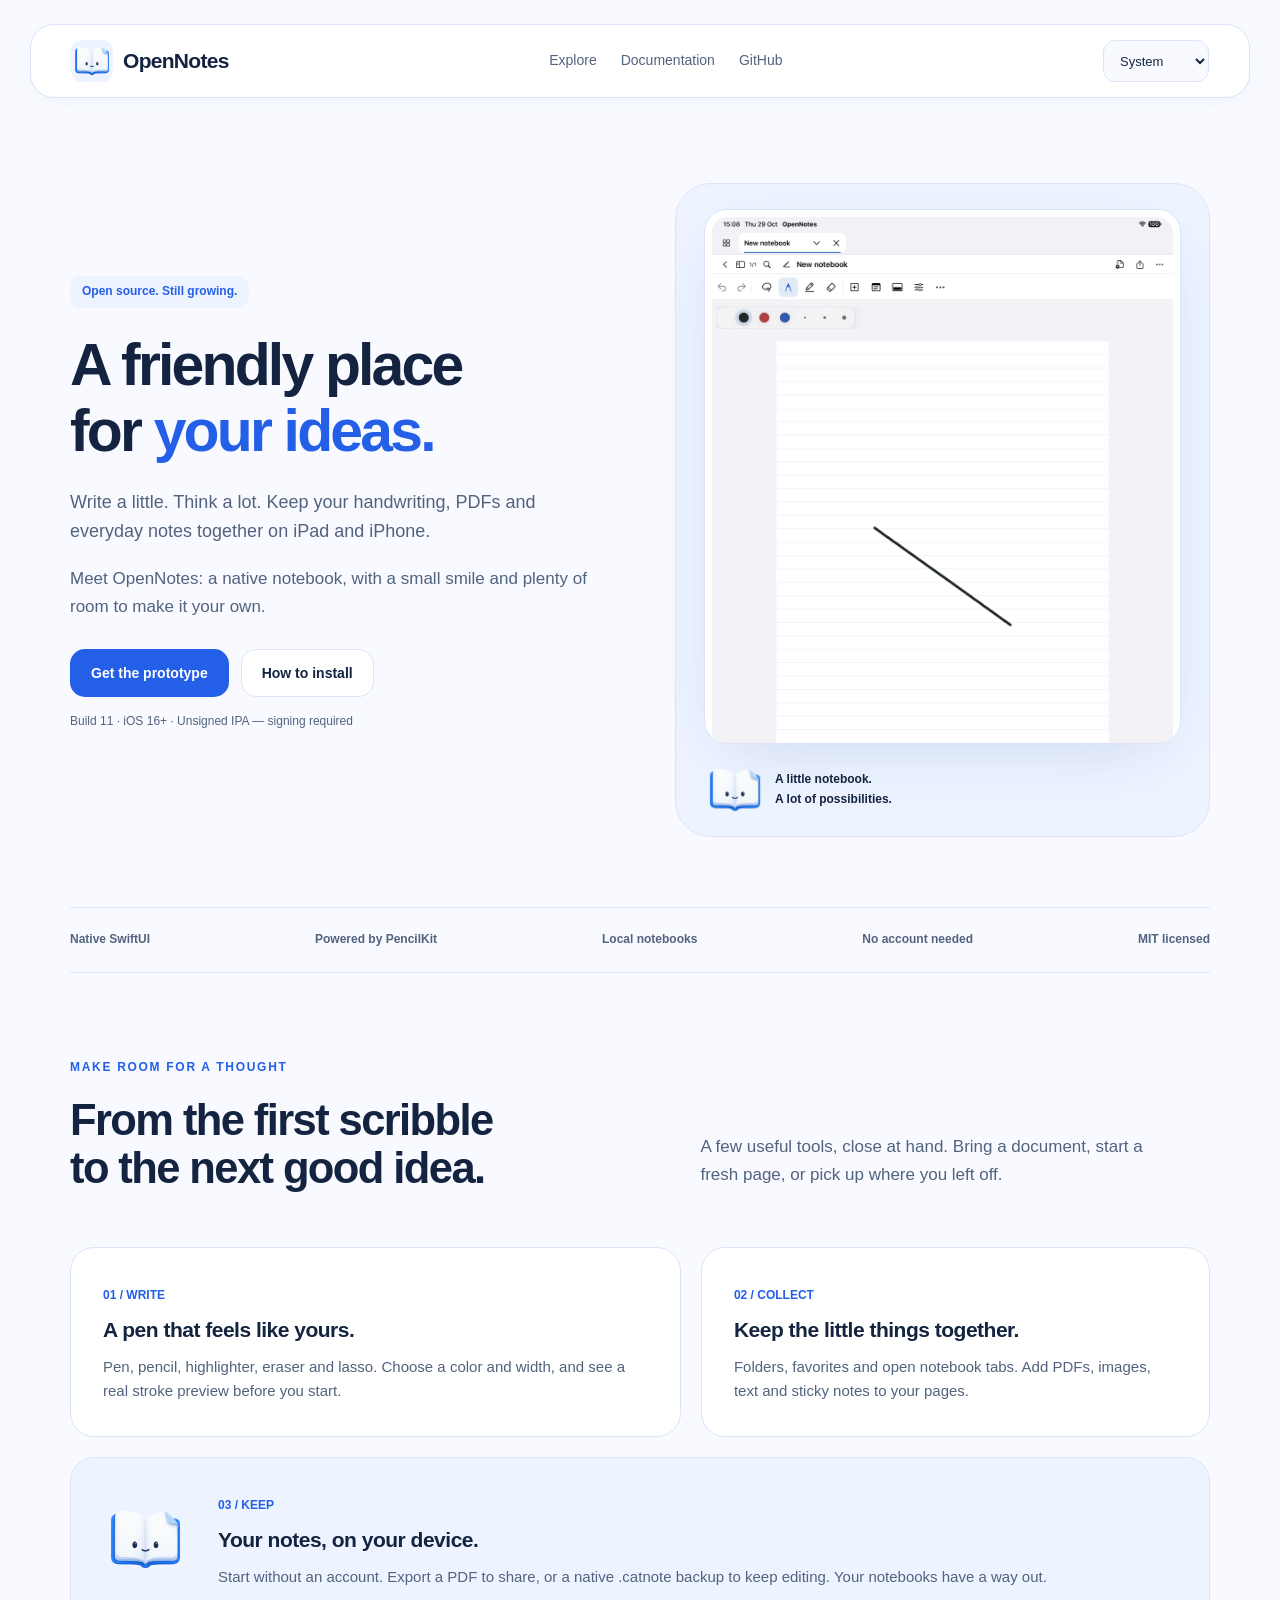
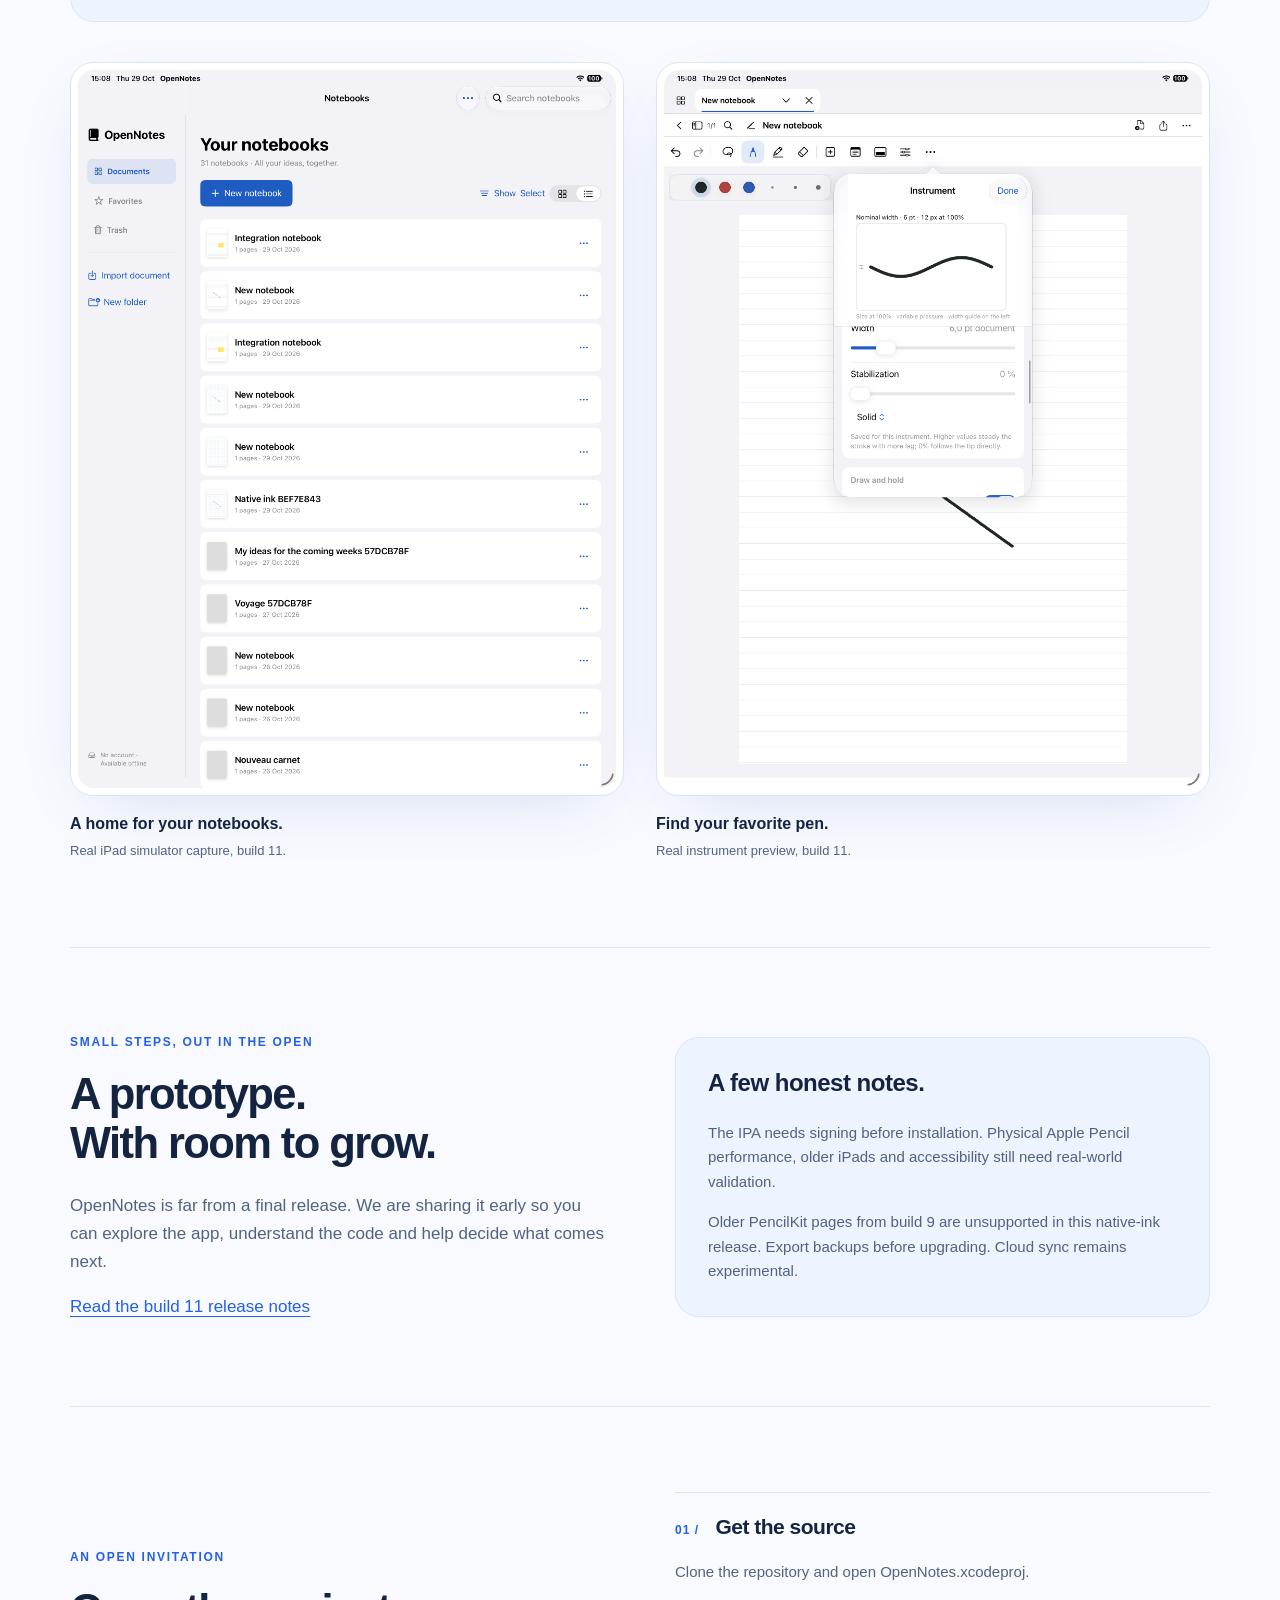
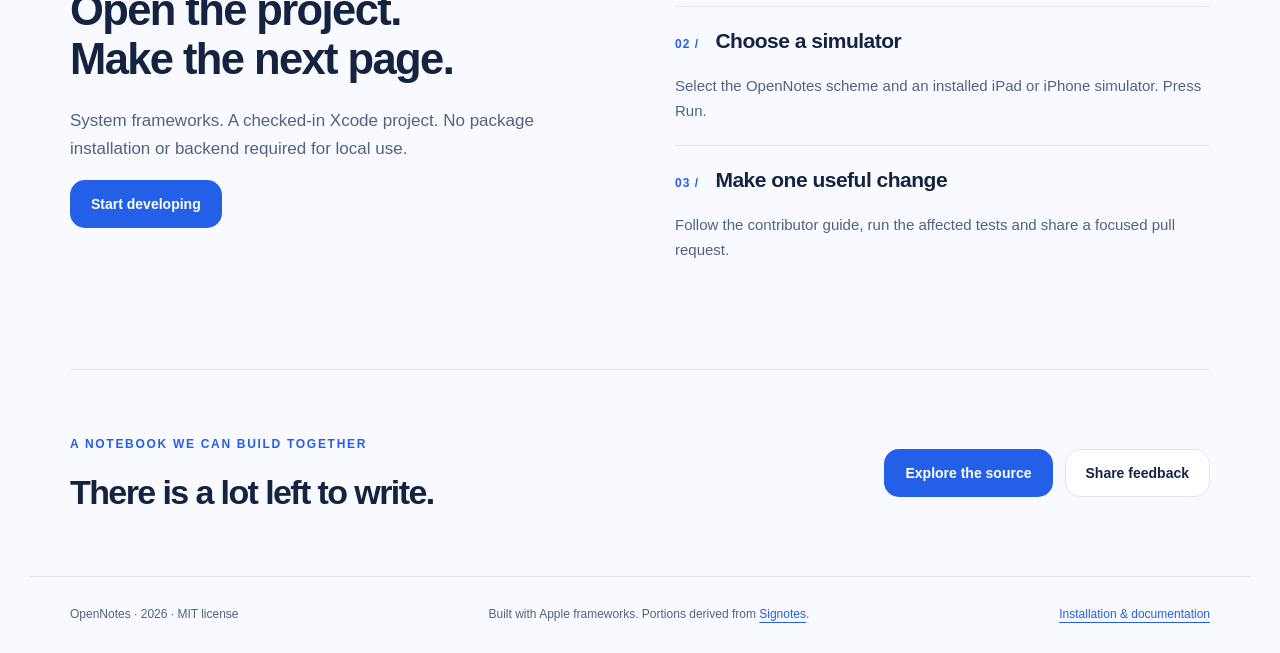
==== commit c0df213a: "docs: publish build 11 release notes and current downloads" ====
--- a/docs/index.html
+++ b/docs/index.html
@@ -33,14 +33,14 @@
         <p class="intro">Write a little. Think a lot. Keep your handwriting, PDFs and everyday notes together on iPad and iPhone.</p>
         <p>Meet OpenNotes: a native notebook, with a small smile and plenty of room to make it your own.</p>
         <div class="buttons">
-          <a class="button primary" href="https://github.com/edouaz/OpenNotes/releases/download/v0.1.0-prototype.9/OpenNotes-ios16-build9-unsigned.ipa">Get the prototype</a>
+          <a class="button primary" href="https://github.com/edouaz/OpenNotes/releases/download/v0.1.0-prototype.11/OpenNotes-ipados16-goodnotes-build11-unsigned.ipa">Get the prototype</a>
           <a class="button" href="develop.html#install">How to install</a>
         </div>
-        <p class="fine">Build 9 · iOS 16+ · Unsigned IPA — signing required</p>
+        <p class="fine">Build 11 · iOS 16+ · Unsigned IPA — signing required</p>
       </div>
       <div class="hero-visual">
         <div class="screenshot-shell">
-          <img src="assets/editor.png" width="2064" height="2752" alt="OpenNotes on iPad with its custom drawing toolbar and squared notebook paper">
+          <img src="assets/goodnotes-build11/editor-reopened.png" width="2064" height="2752" alt="OpenNotes on iPad with its custom drawing toolbar and lined notebook paper">
         </div>
         <div class="mascot-note">
           <img src="assets/mascot.png" width="62" height="62" alt="">
@@ -81,12 +81,12 @@
       </div>
       <div class="gallery">
         <figure>
-          <div class="screenshot-shell"><img loading="lazy" src="assets/library.png" alt="OpenNotes notebook library with notebook cards and navigation"></div>
-          <figcaption><strong>A home for your notebooks.</strong>Real iPad simulator capture, build 9.</figcaption>
+          <div class="screenshot-shell"><img loading="lazy" src="assets/goodnotes-build11/library-list.png" alt="OpenNotes notebook library with notebook list and navigation"></div>
+          <figcaption><strong>A home for your notebooks.</strong>Real iPad simulator capture, build 11.</figcaption>
         </figure>
         <figure>
-          <div class="screenshot-shell"><img loading="lazy" src="assets/pen-preview.png" alt="OpenNotes pen settings with a stroke preview, style, color and width controls"></div>
-          <figcaption><strong>Find your favorite pen.</strong>Real instrument preview, build 9.</figcaption>
+          <div class="screenshot-shell"><img loading="lazy" src="assets/goodnotes-build11/pen-options.png" alt="OpenNotes pen settings with a stroke preview, style, color and width controls"></div>
+          <figcaption><strong>Find your favorite pen.</strong>Real instrument preview, build 11.</figcaption>
         </figure>
       </div>
     </section>
@@ -96,12 +96,12 @@
         <span class="eyebrow">Small steps, out in the open</span>
         <h2>A prototype.<br>With room to grow.</h2>
         <p>OpenNotes is far from a final release. We are sharing it early so you can explore the app, understand the code and help decide what comes next.</p>
-        <a href="https://github.com/edouaz/OpenNotes/blob/main/docs/RELEASE.md">Read the build 9 release notes</a>
+        <a href="https://github.com/edouaz/OpenNotes/blob/main/docs/RELEASE.md">Read the build 11 release notes</a>
       </div>
       <aside class="callout">
         <h3>A few honest notes.</h3>
         <p>The IPA needs signing before installation. Physical Apple Pencil performance, older iPads and accessibility still need real-world validation.</p>
-        <p>Cloud sync is experimental. Export backups, and keep another copy of important notes.</p>
+        <p>Older PencilKit pages from build 9 are unsupported in this native-ink release. Export backups before upgrading. Cloud sync remains experimental.</p>
       </aside>
     </section>
 
